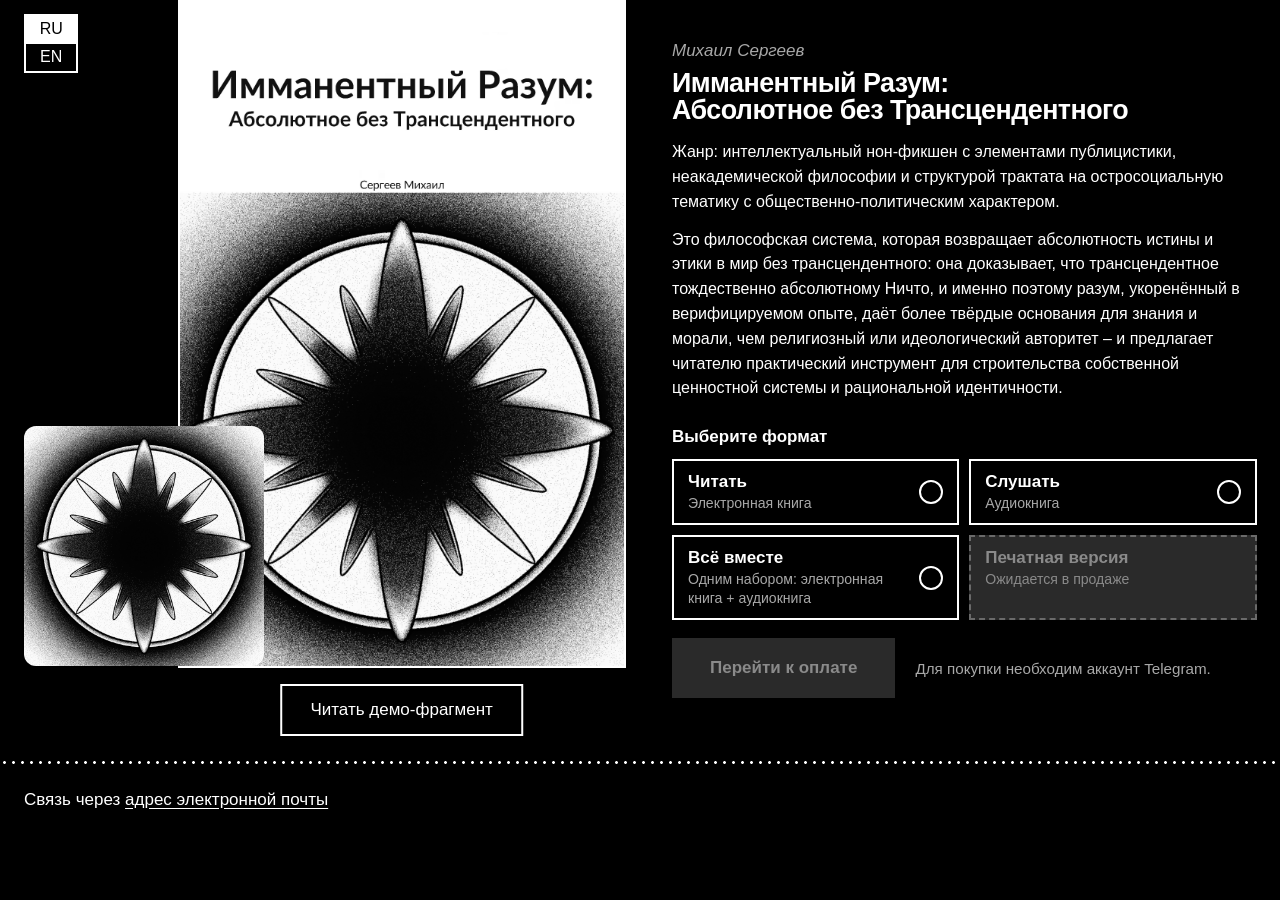
==== index.html @ 1b305bf9 "Update index.html" ====
<!DOCTYPE html>
<html lang="ru">
<head>
<meta charset="utf-8">
<meta name="viewport" content="width=device-width, initial-scale=1">
<!-- Google Tag Manager -->
<script>(function(w,d,s,l,i){w[l]=w[l]||[];w[l].push({'gtm.start':
new Date().getTime(),event:'gtm.js'});var f=d.getElementsByTagName(s)[0],
j=d.createElement(s),dl=l!='dataLayer'?'&l='+l:'';j.async=true;j.src=
'https://www.googletagmanager.com/gtm.js?id='+i+dl;f.parentNode.insertBefore(j,f);
})(window,document,'script','dataLayer','GTM-NVMM97PM');</script>
<!-- End Google Tag Manager -->
<meta name="google-site-verification" content="ZVPYeabHMF1izkVcOJiwMl5HogajHnooVywPi7a2qLU" />
<title>Имманентный Разум: Абсолютное без Трансцендентного — Михаил Сергеев</title>
<meta name="description" content="Философская система, которая возвращает абсолютность истины и этики в мир без трансцендентного. Электронная книга и аудиокнига — Михаил Сергеев.">
<meta name="author" content="Михаил Сергеев">
<meta name="robots" content="index, follow, max-image-preview:large">
<meta name="theme-color" content="#000000">
<link rel="canonical" href="https://4b5-1n7.github.io/book/">
<link rel="alternate" hreflang="ru" href="https://4b5-1n7.github.io/book/">
<link rel="alternate" hreflang="en" href="https://4b5-1n7.github.io/book/en/">
<link rel="alternate" hreflang="x-default" href="https://4b5-1n7.github.io/book/">
<!-- Яндекс Вебмастер: раскомментируйте и вставьте свой код:
<meta name="yandex-verification" content="КОД_ЯНДЕКС">
-->
<link rel="icon" href="favicon.ico" sizes="any">
<link rel="icon" type="image/png" sizes="32x32" href="favicon-32.png">
<link rel="icon" type="image/png" sizes="192x192" href="favicon-192.png">
<link rel="apple-touch-icon" href="apple-touch-icon.png">
<link rel="manifest" href="site.webmanifest">
<link rel="stylesheet" href="style.css">
<script type="application/ld+json">{"@context": "https://schema.org", "@graph": [{"@type": "WebSite", "@id": "https://4b5-1n7.github.io/book/#website", "url": "https://4b5-1n7.github.io/book/", "name": "Имманентный Разум: Абсолютное без Трансцендентного", "inLanguage": "ru"}, {"@type": "Person", "@id": "https://4b5-1n7.github.io/book/#author", "name": "Михаил Сергеев"}, {"@type": "Book", "@id": "https://4b5-1n7.github.io/book/#book", "url": "https://4b5-1n7.github.io/book/", "name": "Имманентный Разум: Абсолютное без Трансцендентного", "author": {"@id": "https://4b5-1n7.github.io/book/#author"}, "inLanguage": "ru", "description": "Философская система, которая возвращает абсолютность истины и этики в мир без трансцендентного. Электронная книга и аудиокнига — Михаил Сергеев.", "image": "https://4b5-1n7.github.io/book/cover-audio.jpg", "workExample": [{"@type": "Book", "bookFormat": "https://schema.org/EBook", "name": "Имманентный Разум: Абсолютное без Трансцендентного (Электронная книга)", "inLanguage": "ru", "author": {"@id": "https://4b5-1n7.github.io/book/#author"}}, {"@type": "Book", "bookFormat": "https://schema.org/AudiobookFormat", "name": "Имманентный Разум: Абсолютное без Трансцендентного (Аудиокнига)", "inLanguage": "ru", "author": {"@id": "https://4b5-1n7.github.io/book/#author"}}]}]}</script>
</head>
<body>
<!-- Google Tag Manager (noscript) -->
<noscript><iframe src="https://www.googletagmanager.com/ns.html?id=GTM-NVMM97PM"
height="0" width="0" style="display:none;visibility:hidden"></iframe></noscript>
<!-- End Google Tag Manager (noscript) -->
<header><nav class="lang" aria-label="Language"><a href="index.html" hreflang="ru" lang="ru" aria-current="page">RU</a><a href="en/index.html" hreflang="en" lang="en">EN</a></nav></header>
<main>
<section class="hero">
  <div class="left">
    <div id="covers" data-plan="both">
      <img id="cAudio" src="cover-audio.jpg" alt="Имманентный Разум: Абсолютное без Трансцендентного (Аудиокнига)">
      <img id="cEbook" src="cover-ebook-ru.jpg" alt="Имманентный Разум: Абсолютное без Трансцендентного (Электронная книга)" fetchpriority="high" onerror="this.onerror=null;this.src='cover-audio.jpg'">
    </div>
    <button class="peek" id="peek" type="button" aria-haspopup="dialog">Читать демо-фрагмент</button>
  </div>
  <div class="right">
    <p class="author">Михаил Сергеев</p>
    <h1>Имманентный Разум:<br>Абсолютное без Трансцендентного</h1>
    <div class="desc"><p>Жанр: интеллектуальный нон-фикшен с элементами публицистики, неакадемической философии и структурой трактата на остросоциальную тематику с общественно-политическим характером.</p><p>Это философская система, которая возвращает абсолютность истины и этики в мир без трансцендентного: она доказывает, что трансцендентное тождественно абсолютному Ничто, и именно поэтому разум, укоренённый в верифицируемом опыте, даёт более твёрдые основания для знания и морали, чем религиозный или идеологический авторитет – и предлагает читателю практический инструмент для строительства собственной ценностной системы и рациональной идентичности.</p></div>
    <fieldset>
      <legend><h2>Выберите формат</h2></legend>
      <label class="opt"><input type="checkbox" id="fRead"><span><b>Читать</b><small>Электронная книга</small></span></label>
      <label class="opt"><input type="checkbox" id="fListen"><span><b>Слушать</b><small>Аудиокнига</small></span></label>
      <label class="opt"><input type="checkbox" id="fBoth"><span><b>Всё вместе</b><small>Одним набором: электронная книга + аудиокнига</small></span></label>
      <div class="opt soon" aria-disabled="true"><span><b>Печатная версия</b><small>Ожидается в продаже</small></span></div>
    </fieldset>
    <div class="buyrow">
      <a class="buy" id="buy" target="_blank" rel="noopener nofollow" aria-disabled="true" data-read="https://web.tribute.tg/p/HSg" data-listen="https://web.tribute.tg/p/HSj" data-both="https://web.tribute.tg/p/HSn" title="Для покупки необходим аккаунт Telegram.">Перейти к оплате</a>
      <p class="tg">Для покупки необходим аккаунт Telegram.</p>
      <noscript><p class="tg"><a href="https://web.tribute.tg/p/HSg">Читать</a> · <a href="https://web.tribute.tg/p/HSj">Слушать</a> · <a href="https://web.tribute.tg/p/HSn">Всё вместе</a></p></noscript>
    </div>
  </div>
</section>
<dialog id="excerpt" aria-labelledby="exTitle">
  <div class="dlg-head"><h2 id="exTitle">Фрагмент книги «Имманентный Разум»</h2><button class="close" id="close" type="button">Закрыть</button></div>
  <div class="dlg-body"><p class="note">Половина вводной главы</p><div class="text">
<h3 class="ch">0. Введение</h3>
<p>Во введении будут рассмотрены общая методология, философские концепции с разной степенью дефектности, обоснование применения синтетического эклектизма, разбор диктаторских стимулов к воздействию на уязвимости разума, а также оправданность применения насилия в кризисном положении.</p>
<p>Методология работы носит эклектический характер, так как сочетает аналитическую и континентальную методологии, рационалистическую и эмпирико-натуралистическую эпистемологические стратегии. Использованы операционные методы (абстрагирование, идеализация и концептуализация, интерпретация, метод теста на противоречия и перформативного противоречия, критический метод, постструктуралистская деконструкция), аналитические процедуры (концептуальный анализ, декомпозиционный анализ, интроспективный анализ), логико-аргументативные инструменты (дедукция, индукция, сравнение, анализ и синтез), а также вспомогательные эвристические и моделирующие инструменты (метод визуализации, трансформирование, комбинирование, моделирование, мысленный эксперимент, регулятивное сомнение, апелляция к здравому смыслу).</p>
<p>Для комфортного погружения зафиксируем базовые координаты. Имманентное – материальное и познаваемое, способное тем или иным способом стать чувственным опытом и эмпирикой, а также внутреннее содержание сущего как оно есть. Трансцендентное – не только лежащее за пределами чувственного опыта, но и за пределами единственного мира, его природы, а также принципиально непознаваемое, духовное, мистическое и в рамках работы тождественное Ничто. Всё, что есть (существует) в мире, – имманентное, а то, чего в нём нет (ничто), – трансцендентное. Ввиду обилия терминологии при необходимости лучше воспользоваться сразу несколькими энциклопедическими источниками, в том числе философской энциклопедией, например «Новой философской энциклопедией» [1]. Философский анализ в книге сменяется резкой публицистикой, иногда с элементами патетики. Это создаёт своего рода контрастную, динамическую, отрезвляющую партитуру, которую познавательно и интересно читать.</p>
<p>Каждый человек не хотел бы быть запутанным и обманутым другим человеком, особенно нарочно. Причина такого желания кроется в простой ответственности. Ответственность, которую каждый дееспособный человек имеет, рационально осознаваема и даже понятна интуитивно. Эта ответственность порождает человеческую двунаправленность: ответственность по отношению к собственному «Я» и по отношению ко всему, что во «Вне». Ответственность по отношению к себе характеризуется через осознание необходимости (или ненадобности) и сознательный выбор (или отказ от такого выбора) самоидентичности, морали, нормативной этики, ментальной психотерапии (для исправления того, что внутри), аксиологических ценностей и совокупного образа жизни, а также отношения ко всему, что исходит из Вне. Ответственность по отношению к окружающему более категорична и описательна, в ней практически нет места для сознательного свободного выбора. Она сводится к осознанию тех закономерных последствий, к которым приводят любые действия, влияющие на окружающих людей и общество, природу и экологию, информацию и предметы. При заблуждении в каком-то аспекте можно сделать неправильные выводы, а порой, когда в основе лежит неверная информация, ошибка неизбежна. Это может быть не так страшно, когда заблуждения касаются не очень важных вещей, но нередко они задевают фундаментальную опору личности. Зачастую заблуждения возникают не из-за несовершенства мышления, а намеренно имплантируются внутрь человеческого сознания, что способно подорвать его ментальное состояние или причинить вред его окружению.</p>
<p>Из стремления быть максимально объективным, не подверженным вредному внешнему воздействию, из осознания собственной ответственности следует необходимость критически анализировать и выявлять несовершенства некоторых популярных философских концепций. В особенности тех, что продвигаются в массовом сознании диктаторской идеологией, догматичной религией или просто позицией личности авторитарного типа. Важно также выявлять нарративы, направленные против свободомыслия, отвергающие размышления и ущемляющие людей с принципиальной позицией, на основе которой и формулировалось это произведение. Вспомним некоторые концепции и разберёмся в их изъянах в порядке от наиболее применимых, прикладных и полезных к совсем уж бесполезным и даже вредным для человеческого разума.</p>
<h4 class="ch">0.1. Антагонистические позиции</h4>
<p>Известно множество концепций с разной степенью мракобесия. Здесь не стоит задача дать обзор всем им, но необходимо перечислить основные идеи и подчеркнуть их пользу или вред. Уместнее всего начать с более приемлемых концепций, вроде позитивизма, и постепенно продвигаться к антагонистичным им мистическим и теологическим позициям. Существуют и по большей части нейтральные концепции, но акцентировать на них внимание мы не будем. Разобрать в той или иной степени сомнительные позиции необходимо, чтобы лучше понимать их уловки, не попасть в их ловушки и не зайти с ними в логический тупик.</p>
<p>Позитивизм – подход, популярный среди исследователей эпистемологии, особенно в ситуациях, когда наука сталкивается с внепредметными философскими требованиями. Например, при настойчивом призыве приостановить научную деятельность до тех пор, пока не будет дан ответ на неразрешённый метафизический вопрос. В подобной обстановке неудивительно, что многие учёные склоняются к позитивистскому взгляду, воспринимая всю метафизику как бессмысленную. Однако как последовательная философская позиция позитивизм оказывается во многом вредным или ограниченным. Во-первых, метафизика не сводится к одному направлению, и существует множество метафизических концепций, некоторые из них обладают внутренней логикой, опираются на здравый смысл и представляют значимую часть философии, стремящейся ответить на многие фундаментальные вопросы человеческого разума. Во-вторых, отказ от метафизики нередко выглядит как своеобразная заплатка – временное уклонение от проблемы, отказ от осмысления, что можно расценивать как форму интеллектуального эскапизма или даже обскурантизма. В-третьих, позитивизм, отвергая метафизику, не предлагает взамен полноценной альтернативы для осмысления фундаментальных вопросов, которую дают метафизические концепции [2].</p>
<p>Отдельная проблема – то, как позитивизм критикует религию. Эта критика зачастую формальна или поверхностна, не стремится к конструктивному философскому диалогу, а ограничивается лишь указанием на логическую несостоятельность. Такая позиция ведёт к поляризации мышления: формируются два противоборствующих лагеря, один из которых лишён заинтересованности в поиске метафизических концепций, которые были бы объективно полезны человеку как в понимании своего Я, так и в осмыслении внешнего мира.</p>
<p>Тем не менее позитивизм опирается на целый ряд фундаментальных установок. Он исходит из идеи, что истина едина, объективна и поддаётся верификации. Истину можно выявить через проверяемые методы, соответствующие критериям научного познания, а наивысшей формой её выражения считается научный консенсус, основанный на интерсубъективной эмпирике. Позитивизм, как правило, эмпирически монистичен и материалистичен [3]. Если трансцендентное для него бессмысленно, то в рамках данной книги оно <em>бессущностно</em>, с чего и начнётся первая глава.</p>
<p>Под <em>бессущностным</em> понимается антоним к слову сущее, так же, как Ничто противоположно Бытию. Даже позитивисты, строго говоря, не признают существования абсолютной истины – напротив, они отрицают её как метафизическую категорию. Истина для них – то, что подтверждается наблюдением и опытом в настоящем и может измениться при появлении новых данных.</p>
<p>Позиция автора во многом близка к позитивистской, но с тем важным отличием, что автор признаёт эвристическую и концептуальную полезность философских методов и метафизических ответов. В частности, позитивизм недооценивает значение метафизики экзистенциализма, особенно в формировании Я-концепции. Последняя – не простая функция, обусловленная только внешними детерминистическими и стохастическими факторами. Напротив, каждое Я формируется под влиянием множества факторов, как обусловленных, так и произвольных, включая интеллектуальные акты самоопределения и размышления о рациональном выборе. Таким образом, субъект – сложная структура со свободой воли, осуществляющая самоидентификацию и выбор, несводимые к детерминированным и стохастическим предпосылкам.</p>
<p>Именно в акте рационального размышления и осознанного выбора раскрывается подлинная природа субъективной реальности, она оказывается одновременно недетерминированной и нестохастической. Процессы разума несводимы ни к генетической предзаданности, ни к биохимической случайности. Более того, совокупное влияние этих факторов не способно полностью охватить все возможные сценарии развития в силу чувствительности к исходным условиям даже в детерминированных системах. Разум и свобода субъекта приобретают в экзистенциальной метафизике непреходящее онтологическое значение. Поскольку детерминизм и индетерминизм не описывают реальность в полной мере, требуется какое-то дополнительное, промежуточное понятие.</p>
<p>Постмодернизм тесно связан с последствиями так называемого лингвистического поворота. Он решительно отвергает существование объективной природной реальности, универсальной истины, а также универсальность разума и логики. Тем более постмодернизм не признаёт каких-либо абсолютов в философском или мировоззренческом смысле. Такой ход рассуждений приводит представителей этого направления к выводу, что научное познание и его картина мира не ближе к истине, чем представления, основанные на сверхъестественной или паранормальной мистике, включая эзотерику, колдовство, шаманизм, астрологию и прочие формы иррационального восприятия. Подобный релятивизм, очевидно, противостоит трезвому и разумному взгляду на мир и, кроме того, способен навредить как человеку, так и обществу в целом. Скепсис по отношению к технооптимизму действительно частично оправдан, особенно в аспекте темпов технологических изменений и их неравномерности. Однако это не означает принципиальной невозможности улучшения качества жизни человека и общественного устройства через разумное применение науки и технологий [4].</p>
<p>К метанарративам, в рамках которых маргинализируются альтернативные взгляды, мнения и дискурсы, постмодернисты относятся крайне негативно, считая их инструментами на службе у тоталитаризма. При этом парадоксальным образом в рамках некоторых постмодернистских течений продвигаются идеи, близкие к неомарксизму, в том числе с их собственными универсальными посылами. Однако на практике куда более продуктивным здесь оказывается рационально-казуистический подход. Он предлагает не оценивать нарративы по принадлежности к тем или иным идеологиям, а анализировать наличие или отсутствие системных механизмов подавления мнений, сдерживания плюрализма и свободы суждений. Важно, чтобы участники дискурса стремились к предметному, корректному и добросовестному размышлению, а не к риторическим манипуляциям и уловкам. В отличие от позитивизма, постмодернизм не отрицает метафизику – напротив, допускает её как один из возможных дискурсов. В этой связи важным вкладом постмодернистской мысли становится инструмент деконструкции, разработанный Жаком Деррида.</p>
<p>Неудивительно, что такой подход постмодернистов сравнивают с релятивизмом, восходящим к античным софистам и частично к скептицизму, также утверждающему, что объективной истины не существует. Здесь наблюдается отказ от преемственности в развитии знания и смещение акцента в сторону субъективных условий познания. Любое уточнение и совершенствование знания трактуется как доказательство его изначальной неистинности, что в конечном счёте ведёт к светскому агностицизму. Релятивисты как бы заявляют: «У каждого своя правда», потому что любое знание признаётся недостоверным [5]. Абсолютизация казуистического подхода, условности и субъективности в конечном счёте приводит к тому, что жертву уравнивают с агрессором. Из-за размытия твёрдой и безотносительной позиции исчезают виновные и преступники, а любое решение правовой системы, суда или институциональной инстанции представляется заведомо несправедливым и ошибочным. Такое мышление не только формирует субъективизм, но и может стать идеологическим основанием для оправдания вседозволенности, волюнтаризма, культа насилия, права сильного, консеквенциализма и макиавеллизма. Псевдомистики, опирающиеся на постмодернистский подход, навязывают проблему квалиа как тайну панпсихизма (полипсихизма), намеренно лишённую рационального объяснения. В ход идут софистические спекуляции, основанные на абсурдном бесконечном метарегрессе. Однако эта проблема объясняется как раз рационально – не как онтологическая тайна, а как эпистемологическая сложность в рамках онтологического монистического физикализма и эпистемологически антиредукционистского натурализма.</p>
<p>Другое направление в теории познания, противостоящее рационализму и схожее некоторыми чертами с релятивизмом, – сенсуализм. Он гласит: «Нет ничего в разуме, чего не было бы в чувствах», а главной формой достоверного познания признаёт ощущения, восприятия и представления, поскольку именно в них сосредоточена вся деятельность сознания и из них выводится мышление [6]. Хотя источник этого знания – объективный внешний мир, сенсуализм тяготеет к субъективизму, отвергая возможность познания мира как такового, и делает вывод о целостном познании, которое исходит из внутренних состояний сознания и преобразуется ими. У сенсуализма есть полезная интерпретация, например имматериализм: «Быть – значит быть воспринимаемым». Сенсуалистский подход также лучше позволяет проникнуться эмпатией – без навязчивой проекции. Таким образом, делается упор на имманентность знания: оно может быть истинным, но сами ощущения и опыт не гарантируют его объективности. В сочетании с радикальным скептицизмом, солипсизмом и наивным эмпиризмом сенсуализм способен стать основанием антинаучной или антиинтеллектуальной позиции [7]. Такой подход заменяет размышление догматическим изоляционизмом или когнитивным нигилизмом: «Ты своими глазами это видел? Нет? Пока сам не увижу – не поверю!».</p>
<p>Идеализм – первое упомянутое, прямо обозначенное этим термином в данной главе философское учение, полностью признающее Абсолют как универсальный разум. При этом идеализм активно использует понятие трансцендентного – идеального духовного начала, высшего замысла и высшего разума. Идеализм – понятие широкое и многогранное; он бывает различным по формам, но для нужд данного анализа будет рассматриваться обобщённо, с акцентом на религиозный идеализм. Идеализму свойственно использовать абстрактные, эфемерные и спекулятивные формы выражения, поскольку они позволяют замаскировать отсутствие здравого смысла за философской бутафорией. Идеалисты не соотносят Абсолют с материей, напротив – они утверждают её вторичность по отношению к сознанию, духу, идее. Иногда, по их мнению, материальная реальность – всего лишь продукт мышления. Поэтому эмпирика чувственно воспринимаемого материального мира считается ненадёжным источником знания: подлинная реальность, согласно идеализму, может быть постигнута лишь через внутреннее созерцание. Объективный идеализм Георга Вильгельма Фридриха Гегеля, в котором надличностный разум порождает весь мир, и трансцендентальный идеализм Иммануила Канта различаются прежде всего в вопросе о достижимости абсолютного познания. Согласно Канту, абсолютное познание недостижимо, потому что сознание способно воспринимать только феномены, а не сам ноумен [8–9]. У Гегеля же абсолютное познание осуществляется через движение духа и диалектику противоречий. Одержимость идеей и стремление к её реализации могут становиться основой для консеквенциализма, а в сочетании с релятивизмом – оборачиваться макиавеллизмом, при котором субъективно идеальная цель превращается в культ, а жертвы на пути к ней – человеческие жизни, свобода, благоразумие и любой другой ущерб – перестают иметь значение. Кроме того, идеализм может провоцировать у человека формирование сверхценной идеи-фикс, которая иногда перерастает в личностные расстройства параноидного или шизоидного типа, а в более тяжёлых случаях – в психопатологическое состояние, характерное для шизофрении и аффективных психозов.</p>
<p>Абсолютный (жёсткий) детерминизм – концепция, согласно которой всё, включая человеческие действия, мысли и решения, предопределено предшествующими причинами и законами природы. В рамках этой теории свобода воли представляется невозможной, поскольку любое решение человека – лишь следствие предыдущих факторов, а не результат подлинно свободного выбора. Такой подход немедленно порождает опасные последствия: отказ от собственной субъектности, утрата мотивации к моральному выбору, фанатичный фатализм, исчезновение чувства ответственности, а также склонность к восприятию реальности как матрицы – предопределённой системы, за которую отвечает не человек, а некий высший создатель. Обесценивание личного опыта свободы действия и переживания через его объявление иллюзорным и сведение к слепой причинности без пространства для воли ведёт к редукционизму и игнорированию субъективной реальности. Отрицание моральной ответственности разрушает механизмы морали, основы права и социальной справедливости. Между тем способность человека к моделированию альтернативных сценариев будущего, прогнозированию последствий и осознанному выбору предпочтительного варианта с последующей рефлексией предполагает наличие значимого уровня свободы. Современная наука подтверждает, что, кроме детерминированных факторов, существует и стохастический вклад, как и утверждает позиция индетерминизма [10]. Согласно теории хаоса, даже при наличии начальных условий предсказание точного результата становится невозможным, а значит, вопрос о свободе воли не может решаться однозначно. Возможны различные сценарии, в том числе и из-за стохастических процессов. Сумма детерминированных (физиология, наследственность, социальное окружение, структура мозга, внешние причинные связи) и стохастических (квантовые флуктуации, биохимические реакции, нейронная активность, шум в системах) факторов не исчерпывает всей полноты наблюдаемой реальности. В живом мире всегда остаётся пространство для вероятностно обоснованного рационального поведения в ответ на стимул – поведенческого, смыслового, личностного, когнитивного. Именно здесь реализуется возможность выбора, то есть проявление свободы воли. Реальность допускает множественность исходов и потому соответствует не строгому детерминизму, а концепции <em>интердетерминированной</em> компатибилистской свободы, о чём повествуется подробнее в конце третьей главы.</p>
<p>Абсурдизм, нигилизм и их сочетания утверждают, что мир лишён изначального, абсолютного смысла. Они отвергают как божественную сущность, так и мораль, прогресс, универсальные ценности, идеалы и нормы. Эти системы взглядов акцентируют внимание на чувстве пустоты и внутреннем конфликте между стремлением к смыслу и его отсутствием. Реакции на такой радикальный отказ различны. Они ранжируются от принятия абсурда и жизни вопреки ему до пассивной апатии, безразличия и саморазрушения. Однако абсурдизм и нигилизм по-разному трактуют мораль и ценность жизни: в абсурдизме жизнь может сохранять ценность сама по себе – как акт сопротивления и утверждение свободы, в нигилизме же мораль отрицается полностью, а жизнь, как и всё остальное, теряет всякий смысл и значимость [11].</p>
<p>Из этих позиций, в некотором смешении с экзистенциализмом, можно охарактеризовать ещё одно вредное течение – анархо-нигилизм, или хаотичный анархизм. Он не приемлет никакой внешней власти – государственной, религиозной, экономической или моральной – и отрицает само пребывание под ней. Идея коллектива здесь расценивается как насилие над личностью, а свободная воля, по этой логике, может проявляться только в условиях хаоса – системы без порядка, что, по мнению сторонников этого подхода, и соответствует истинной природе бытия [12]. Подобное мышление, разумеется, также отказывается от универсальных и абсолютных норм: любые представления о добре и зле объявляются лишь конструктами, навязанными властью. В этом заметна близость к постмодернизму. Экзистенциальный подход, в свою очередь, ориентируется на формирование индивидуальных ценностей, исходящих из личного опыта, интуиции и чувства свободы, при осознании их условности, пустоты и преходящей природы, с приоритетом акта действия – воли, импульса, поступка. Так, экзистенциализм может сочетаться со свободой воли и без детерминизма, хаотичного анархизма или нигилизма.</p>
<p>Приоритет удовольствия и всевозможного утилитарного избегания страданий – ключевая телеологическая установка гедонистического эгоцентризма. Эту установку в несколько иной форме разделяет и параллельная философская позиция – эвдемонизм, в котором удовольствие выступает составной частью счастья, а не самоцелью [13]. Несмотря на полезную ориентацию на автономную этику, гедонистический эгоцентризм обычно отвергает как абсолютную, так и универсальную мораль. Сведение всего к субъективному комфорту и идее уникальности каждой личности приводит к противоречию, например, с правовой системой, где субъекты равны, а их интерпретации состязательны. Сам факт преступления предполагает наличие должного – правильного поведения, универсального и обязательного для всех без исключения, а не уникально определяемого по желанию субъекта. Мотивы преступника могут быть учтены, но они, как правило, не оправдывают объективно совершённое деяние. Другие полезные, но не сакральные ценности эгоистичного гедонизма – это свобода бытия, любовь, природа, эстетика и красота. Эти ценности одновременно субъективны, интерсубъективны и утилитарны, и игнорирование этой многослойности – ошибка гедонистического эгоцентризма. Без должного рационализма такая этическая установка легко скатывается в хаос произвола желаний: чревоугодие, зависимость, алчность, консьюмеризм [14].</p>
<p>Инсинуация солипсизма крайне близка к субъективному идеализму. Это инфантильная и синкретическая позиция, отягощённая эгоцентризмом и элементами магического мышления. Это настолько примитивная и интуитивно понятная концепция, что человек способен усваивать её задолго до формирования речи и даже до прямохождения: для младенца исчезновение объекта из поля зрения равнозначно исчезновению самого объекта [15]. Именно поэтому ребёнок искренне реагирует и удивляется, когда взрослый прячет лицо и снова показывается (ку-ку, или peek-a-boo). В мире младенца человек как бы исчезает и появляется в зависимости от его прямого наблюдения. Солипсизм культивирует в человеке чувство исключительности и иллюзию превосходства над всем окружающим. Эта установка способна породить любые философские отклонения: от постмодернизма до сенсуализма, от релятивистской морали до утверждения о существовании абсолютной морали, от эмпиризма до мистицизма, от атеистического экзистенциализма до панпсихизма (полипсихизма) и теологии, даже до гипотезы симуляции. Однако одно остаётся неизменным: солипсизм никогда не ведёт к материализму, экстернализму, универсальной морали и признанию объективной или абсолютной истины.</p>
<p>В дихотомии приоритета между приемлемостью пути и самой целью утилитарный консеквенциализм отдаёт предпочтение результату (консеквенту). Такая позиция оправдывает достижение даже самых возвышенных, идеалистических, сакральных или универсальных целей средствами, унижающими человеческое достоинство, жестокостью и насилием. Это особенно ярко проявляется в абсурдных мысленных экспериментах вроде сценария с тикающей бомбой, где пытки и насилие выставляются допустимыми во имя большего блага. Однако эмпирические исследования эффективности таких методов, включая применение пыток, указывают на их несостоятельность как с точки зрения получения надёжной информации, так и с точки зрения моральной целесообразности [16]. Более того, зло, представленное как рационально необходимое, легко становится заразительным оправданием, способным дегуманизировать жертву и освободить палача от ответственности. Консеквенциализм в таком виде – это моральная ловушка, где средства постепенно стирают любые границы, превращаясь в самоцель. Один из антагонистов консеквенциализма – этика добродетели, акцентирующая внимание не на результате, а на нравственном облике субъекта. Она строится на внутренней мотивации, альтруизме, милосердии, филантропии. Но даже эта система уязвима: её могут использовать беспринципные приспособленцы или карьеристы, имитируя добродетель ради достижения собственных целей. Оптимальным компромиссом между крайностями выступает деонтология. Она ориентируется на сам поступок как на объект моральной оценки, независимо от результата, руководствуясь золотым правилом или категорическим императивом, и способна совмещаться с утилитарными или прагматическими представлениями. Это этика долга, закреплённая в кантианском принципе: действуй так, чтобы максима твоей воли могла стать всеобщим законом природы. Она опирается на свободу воли, персональную ответственность и универсальные нормы. Именно деонтология способна охватывать все элементы морального акта – намерение, поведение и следствие – как единую систему. Судебная практика опирается на деонтологические основания: в случае непреднамеренного вреда признаётся и учитывается отсутствие злого умысла. Здесь этическая оценка поведения кроме результата учитывает и мотивацию. А значит, именно деонтологический подход способен стать устойчивой формулой справедливости без разрушения какого-либо элемента морального акта.</p>
<p>Структурный близнец утилитарного консеквенциализма на практике – макиавеллизм, идеология, оправдывающая удержание и расширение власти любой ценой. Он питается цинизмом, коварством, вероломством, культом грубой силы и презрением к морали. Всё, что укрепляет власть, дозволено, а всё, что мешает, подлежит устранению. Макиавеллизм требует покорности, стремится подавить волю другого, а мораль рассматривает как слабость, которую можно использовать, но не исповедовать. Характерный для макиавеллизма рационализм легко уступает место волюнтаризму, если того требует цель. Макиавелли критиковал папство и не был излишне религиозен, оставаясь при этом приверженцем патриотических воззрений [17]. Хаос, анархия и аморализм его политического реализма были вызваны крахом традиционных и архаичных устоев в эпоху Ренессанса и Реформации, а также утратой твёрдой опоры в виде традиционной морали. Идеализм в такой системе не отрицается полностью – он подчиняется задаче манипуляции, выступая инструментом политтехнологий, идеологического внушения и массового контроля. Сакральные образы, идеи жертвы и высшего блага превращаются в оболочку, удобную для эксплуатации доверия и уязвимости граждан ради более удобного управления. Утилитарный консеквенциализм, в свою очередь, допускает самопожертвование как приемлемое средство для достижения цели. Макиавеллизм идёт дальше, он не просто оправдывает жертвы, а требует их. Он возводит готовность к самопожертвованию в добродетель, но исключительно в контексте лояльности правителю или идеологии. История XX века даёт массу примеров того, как политическая практика макиавеллизма в союзе с утилитарным консеквенциализмом и национализмом выстраивала тоталитарные режимы. Эксплуатация национального мифа, дискриминации и синдрома осаждённой крепости стала удобным инструментом для сплочения населения вокруг вождя, милитаризации общественного сознания, оправдания репрессий, террора, развязывания и ведения захватнических, агрессивных войн. Подобная политическая алхимия позволяет стереть грань между добром и злом, навязать обществу образ врага как метафизической, трансцендентной угрозы.</p>
<p>Историк, политолог и социолог Майкл Манн справедливо указывает на трансцендентность как на отличительную черту фашизма: как идеология третьего пути она призвана вывести человека за пределы обычного опыта, заместив его мифом, страстью, псевдосвященной миссией [18].</p>
<p>Тотальная индоктринация, абсолютная догматизация через наносные, навязанные идеологемы и постулаты, часто сопровождаемые отрицанием субъектности человека – один из наиболее действенных инструментов влияния на личность авторитарного типа. Особенно эффективной она становится в сочетании с патриотической риторикой, конформизмом, коллаборационизмом, традиционализмом и авторитарными установками или их комбинацией, сочетающей перечисленное. В условиях страха, нестабильности и пропагандистского давления восприимчивость к подобному воздействию стремительно возрастает. Разные исследования по-разному оценивают долю людей с выраженным авторитарным типом личности. Одно бесспорно – это статистически значимая группа даже в открытом и свободном обществе [19]. Диктатура, особенно в закрытом традиционалистском сообществе, стремится расширить свою кормовую базу за счёт продуцирования таких личностей, которые склонны к подчинению диктату вождя, ритуалам, традициям и окружающим нравам. Для остальных же создаются условия, при которых фашизация личности становится путём наименьшего сопротивления – персональным движением или менее заметным дрейфом по шкале фашизма (F-scale) [20]. В созданных условиях индивид постепенно принимает авторитарные убеждения: упомянутый консеквенциализм, потворство насилию, оправдание агрессии, допустимость разрушительности, приемлемость проявления силы. Растёт предвзятость, укореняются стереотипы, суеверия и приметы, а твёрдое и жёсткое властвование, деструктивность и озабоченность усиливают мачизм и гомофобию. Характерным становится феномен антиинтероцепции – игнорирование сигналов тела и подавление внутренней чувствительности. Это сопровождается эффектом ложного консенсуса и его проекцией, при котором собственные предрассудки, установки, мысли, характер, страхи и другие чувства переносятся на других и принимаются за их мотивы, намерения, способ познания, уровень размышления и даже стиль интуитивного понимания собеседника [21]. Такой способ восприятия мира сближается с солипсизмом – формой абсолютного субъективизма, субъективного идеализма, а также с особыми формами сенсуализма и постмодернистского релятивизма. Эффекты ложного консенсуса и подмена тезиса (соломенное чучело) здесь нередко возникают не как намеренные манипулятивные приёмы, а как искреннее, но ошибочное продолжение субъективной логики личности авторитарного типа. Авторитарная личность часто просто неспособна распознать иной способ мышления, кроме собственного, и потому автоматически проецирует на других свою слепую покорность чужой воле, имеющей над ней силу или власть. Такой заражённый человек не сопротивляется и сдаётся без боя, после чего воплощает чужую волю хозяина, паразитные ценности. Он – жертва, превращённая в исполнителя. Эта жертва очень вредна для людей, и она никогда не бывает добровольной, потому что заражена неосознанно, подобно вирусному заражению (живого организма или компьютера). Застрявшего в трясине этого болота может вытянуть здоровый внешний спаситель, подсказывая, на что можно опереться, чтобы выползти, не утонуть и не потопить тех, кто рядом. Но заколдованный всеми силами будет стараться отбиться от своего спасения, ведь он уже не различает своего и навязанного, не мыслит, а повторяет, не спорит, а защищается. Он отказывается от диалога, не задаёт вопросов, предпочитая домысливать за собеседника, так как проще выдумать, чем разговаривать, спрашивать и разбираться, обдумывать и понимать. Каждый аргумент он воспринимает не как предложение к размышлению, а как угрозу стабильности. Разговор с авторитарной личностью превращается в бегство от сути, в переключении внимания с логики целого на мелочи, удобные для нападок. Другая отличительная черта нарочно запутанного человека – в диалоге он не может сделать окончательное утверждение, а референс к своей реплике или её цитирование всегда воспринимает как неполное, неправильное или ложное. Раскрытие темы разговора тогда воспринимается как нежелательное и неинтересное – фокус переводится с логики и целостной темы на точечное утверждение. Не стоит путать этот эффект с другим приёмом перевода стрелок, известным как ватэбаутизм (англ. whataboutism; пер. «а что насчёт»). Такие личности склонны отрицать субъектность и самоидентичность других. Они неспособны признать в собеседнике равного и мыслящего, потому что сами отказались от осознанного мышления. Они заражены навязанными властью паразитическими, обслуживающими интересы хозяина или макиавеллиста чужими убеждениями, которые на самом деле противоречат их человеческим ценностям. Таких можно назвать запутанными, заколдованными, одурманенными, а можно – зомби или манкуртами.</p>
<p>…Он никогда не помышлял о бегстве. Для любого рабовладельца самое страшное – восстание раба. Каждый раб потенциально мятежник. Манкурт был единственным в своём роде исключением – ему в корне чужды были побуждения к бунту, неповиновению. Он не ведал таких страстей. И поэтому не было необходимости стеречь его, держать охрану и тем более подозревать в тайных замыслах. Манкурт, как собака, признавал только своих хозяев. С другими он не вступал в общение. Все его помыслы сводились к утолению чрева. Других забот он не знал. Зато порученное дело исполнял слепо, усердно, неуклонно…</p>
<p class="attr"><em>– Чингиз Айтматов. «И дольше века длится день», 1980 г.</em></p>
<p>Согласно роману Чингиза Айтматова «И дольше века длится день», образ манкурта – это метафора человека, лишённого памяти, связей, родства, ценностей и воли. Он – рабское создание, полностью подчинённое хозяину и не помнящее ничего из прошлого, из родства, то есть человек без своей идеи, без собственных убеждений, без всякого понятия о добре и зле [22]. Таков конечный результат идеального авторитарного воздействия. Ведь именно отказ от всех форм родства, в том числе генеалогического, культивировался среди населения в период советского красного террора, при репрессиях по статьям об измене родине, шпионаже, контрреволюционной или антисоветской деятельности и по другим статьям для так называемых врагов народа. Утверждалось, что родственные отношения безусловно являются абсолютно доверительными и взаимно информирующими именно в политическом и личностном плане, и феномен беспамятства родства проявлялся буквально. Манкурт – это не просто идеальный исполнитель, это человек, утративший способность к внутреннему сопротивлению. У него нет собственных взглядов и суверенной позиции, потому что он забыл, как их формировать, исходя из своих жизненных ценностей и сознательных конструктивных размышлений. Он лоялен, конформен, безопасен и покорён своему хозяину. Именно таким людям чужды побуждения к сопротивлению, борьбе, протесту, бунту или неповиновению, они боятся скопления людей и организованности. Идеальный раб не интересуется ни общественной, ни гражданской, ни социальной жизнью, ему безразличен ближний. Его заботит только собственное чрево консьюмеризма – удовлетворение бытовых или базовых потребностей. Всё это приводит лишь к крайней степени их эксплуатации и угнетения хозяином, на радость которому они добровольно сдаются, что в некоторой степени является аллегорией на нынешнее время.</p>
<blockquote>
<p><em>Те</em>, кто готов пожертвовать существенной свободой ради временной безопасности, не заслуживают ни свободы, ни безопасности.</p>
<p>Orig.: «<em>Those who would give up essential Liberty, to purchase a little temporary Safety, deserve neither Liberty nor Safety</em>».</p>
</blockquote>
<p class="attr"><em>Бенджамин Франклин – в широко известной формулировке письма 1755 года,<br />
написанном от имени Ассамблеи Пенсильвании губернатору</em></p>
<p>Развитие в человеке не только авторитарных черт, но и признаков так называемой тёмной триады – макиавеллизма, нарциссизма и психопатии (а в случае тёмной тетрады ещё и садизма) – напрямую служит интересам властвующего над ним. Хотя в той или иной степени эти тёмные аспекты присутствуют в каждом человеке, диктатура вместо того, чтобы приглушать и нивелировать их проявления, напротив, массово, имплицитно и опосредованно поощряет их развитие и закрепление в каждом индивиде. Это осуществляется через культурные коды, пропаганду, модели поведения, социальные нормы, формируя удобного, предсказуемого, послушного и удобоваримого ей подданного. Властвующий диктатор, обладая ярко выраженной макиавеллистской чертой, действует в полном соответствии с утилитарным консеквенциализмом (радикальный агентно-относительный консеквенциализм), где цель оправдывает средства [23]. Однако даже с позиций самого консеквенциализма подобную антисоциальную стратегию нельзя считать моральной: вред, повсеместно причиняемый обществу, разрушение доверия, рост страданий и общее снижение уровня благополучия делают итоговую цель порочной, какой бы объективной или легитимной она ни была [24]. Стратегии авторитаризма в любом случае идут вразрез с общественным благом и базовыми моральными нормами, их нельзя оправдать даже утилитарно. Деструктивный эффект неизбежен как по итогу достижения любой цели, так и в процессе её целесообразной реализации. Власть, основанная на культивировании зла и невежества, не способна принести добро и прогресс – она лишь распространяет страдание и закрепляет его в системе.</p>
<p>Диалектическая логика, оперирующая неопределёнными и плавающими понятиями, нередко приобретает характер софизма, в котором утверждается, будто противоречия являются движущей силой развития. Это развитие предполагается как целенаправленное и ведущее к высшему состоянию, по сути, осуществляющееся через снятие противоречий между тезисом и антитезисом посредством синтеза. Однако подобное утверждение – не более чем метафизическая догма, основанная на безапелляционном допущении и магическом мышлении. В рамках научного подхода такая непроверяемая конструкция не обладает ни фальсифицируемостью, ни верифицируемостью, ни предсказательной силой, ни научной ценностью [25]. Тем не менее ограниченное применение подобной логики допустимо в условиях, где система сформирована из исходных данных, частично или полностью противоречащих друг другу и находящихся в состоянии логического конфликта, когда они игнорируют или взаимоисключают друг друга. В таких случаях, когда каждая из противоречивых частей представляется сопоставимо вероятной, необходимо изучить каждую из них. Однако ключевым остаётся то, что ни один из тезисов не обязан быть истинным – каждый может оказаться ложным. К такому подходу особенно охотно прибегают в демагогии и пропаганде, где задача – не сообщить достоверную информацию с верифицируемыми данными, а создать у слушателя ощущение абсолютной неопределённости и хаоса. Вместо одного фальсифицируемого утверждения на слушателя обрушивается водопад интерпретаций, спекуляций, вопросов без ответов, недоказуемых гипотез, конспирологических теорий и невероятных сценариев.</p>
<p>Обскурантизм может проявляться в различных формах: в интеллектуальной лени, сознательной аргументативной изоляции, псевдодискуссии, сопровождаемой игнорированием, обесцениванием и непоследовательностью промежуточных логических результатов (контрольных точек, или чекпоинтов). Другой формой может быть эпистемическая глухота, исключающая восприятие логических доводов и объяснений. Она может сочетаться с мракобесием, приправленным элементами эгоцентризма, солипсизма, релятивизма, постмодернизма и субъективного идеализма или субъективизма – мировоззренческой установки, при которой человек произвольно определяет критерии чужого или неприемлемого опыта, отгораживаясь от него эмоциональной реакцией вместо рационального анализа. Также она может выражаться в форме наивного эмпиризма, казуистического или избирательного скептицизма, когнитивного изоляционизма и бытового агностицизма. Корни подобных установок могут прорастать из конформизма, болезненно острого восприятия общественного мнения, мнительной и маниакальной обеспокоенности чужой оценкой (о себе) и стремления к внешнему одобрению, в том числе из-за нарциссической уязвимости, зависимости от аффилиации и подчинения личности социуму. Дополнительно их распространению могут способствовать антинаучная позиция, искусственное формирование и поддержание информационного пузыря, социальная поляризация, отсутствие культуры спора и приемлемого уровня дискуссии, а усилению – конспирологическое и магическое мышление, антиинтеллектуальные предпочтения, феномен спирали молчания и группового мышления, включая так называемый парадокс Абилина.</p>
<p>Готтентотская мораль, основанная на двойных стандартах и лицемерии, и гетерономная этика на первый взгляд кажутся разнородными явлениями. Однако на практике макиавеллист использует их вместе как инструменты манипуляции [26]. Готтентотская мораль служит оправданием ксенофобии и воинственности: «Пусть у меня сгорит хата, лишь бы у соседа сдохла корова»; «Не беда, что своя погибла, – плохо, что соседская жива»; «Пусть у меня корова сдохнет, лишь бы у соседа сдохли две»; «Добро – украсть у чужого корову, но ни в коем случае – у своего, это зло». Эти установки иллюстрируют нравственный релятивизм и примитивную логику враг-друг, свой-чужой, которая не допускает универсальных моральных принципов. Человек, исповедующий гетерономную этику, придерживается морали, навязанной извне. В условиях циничного общества с доминирующими двойными стандартами он невольно впитывает этот нарратив, заимствуя общественные нравы как свою нравственность. Его поведение становится конъюнктурным, зависящим от внешней среды, подобно флюгеру, подстраивающемуся под ветер обстоятельств. Гетерономная мораль не предполагает рационального осмысления и критического подхода, но многократно повторяет транслируемую извне пропагандистскую повестку, со временем закрепляя её в сознании как норму. В условиях, где господствует новояз, формируемый одновременно властным принуждением и пассивным попустительским согласием общества, прямое высказывание становится невозможным. Коммуникация вынужденно переходит в иносказательную форму по типу эзопова языка, что замедляет и осложняет передачу смысла, снижая её качество, эффективность, конструктивность и ясность. Цинизм двоемыслия позволяет человеку надевать и снимать воображаемую моральную маску, скрывая под ней подлинное отношение как к себе, так и к другим. Эта бутафория и ширма, навязанная конформными нормами, сконструированными властью, укрепляет моральный релятивизм и делает индивида уязвимым для внешнего влияния. Избежать этой двойственности и уязвимости возможно лишь через следование автономной этике – этике, основанной на универсальных, абсолютных и непротиворечивых моральных принципах. Такая мораль открыта для критики, рационального осмысления, совместного обсуждения, в том числе в публичной дискуссии, и ориентирована как на внутренние ценностные убеждения, так и на общественное благо.</p>
<p>Трансцендентальный холизм утверждает, что познание объекта в его целостности невозможно: ни совокупность частей, ни анализ компонентов не приблизят к абсолютной истине, якобы заложенной в недоступном трансцендентном замысле. Само требование познать трансцендентное делает любую претензию на объективное знание по определению несостоятельной. Истина, согласно этому подходу, существует не в доступных аспектах бытия, а только в неделимом целостном континууме, который можно лишь интуитивно уловить, но невозможно логически или эмпирически верифицировать [27]. Из этого следует, что любой аналитический подход якобы обречён на ложность, а познание через разложение на элементы провозглашается заведомо ошибочным. Более того, в этой парадигме субъект не просто наблюдатель, но часть целого или творение по образу и подобию Бога, а значит, также не подлежит объективной критике как независимый исследователь. Схожее, противостоящее эмпиризму течение – религиозный трансцендентализм, который провозглашает возможность подлинного познания исключительно через высшее откровение, духовную веру и богословие. Мораль в такой системе предписана Божественным законом, а церковь – её земной выразитель и единственный объективный интерпретатор. Свобода воли индивида сводится к примитивному бинарному выбору: либо спасение через праведную покорность, либо грехопадение через любое отклонение. Теология предпочитает мимикрировать под научное учение, маскируясь под объективное знание, отсюда и нелепые титулы вроде доктора богословия. Однако это лишь имитация и фикция, а настоящая научная дисциплина – религиоведение, достаточно узкая междисциплинарная область науки, которая не отождествляется с верой. То же относится и к философии религии, которая исследует религиозные феномены, а не подтверждает догматы. Все теологические дисциплины, собираемые под зонтичным термином теология, – это внутренние, замкнутые в себе церковные практики. Ортодоксальная и официально-церковная теология отвергает внешнюю критику, избегает коммуникации и дискуссии, живёт в условиях аргументативной изоляции. Такой отказ от диалога, критического мышления и открытости ведёт к архаике, пещерной дремучести, мракобесию, дикарству и варварству. Особенно это становится опасным, когда сами члены таких организаций перестают воспринимать друг друга как субъектов: они не спорят, не сомневаются, не ищут истины, а лишь повторяют одни и те же догмы. Особое место в теологии занимает эсхатология – учение о конце света, жизни после смерти и так называемых последних вещах. Этот набор мифов идеально подходит диктатуре: он сладостно усыпляет критическое мышление жителей, потакает гордыне и тщеславию, насаждает иллюзию избранности. Именно здесь возникают такие идеологемы, как богоизбранный народ, с нами Бог, народ-мессия, народ-победитель, святая земля, святая страна, священная война, мученическая жертва, праведный гнев и так далее. Эсхатологическое сознание при необходимости легко трансформируется в ритуализированную пропаганду национального превосходства, сакрализацию насилия и самоотречения. На индивидуальном уровне эсхатология культивирует презрение к земной жизни. Она объявляет её неважной, второстепенной, переоценённой, даже иллюзорной. Главное – жизнь в Боге и для Бога. А значит, человеческое счастье, качество жизни, свобода и развитие – не цель, а помеха. Ведь страшнее всего для человека – смерть духовная, или, переводя на светский язык, жизнь атеистическая. Самопожертвование, смерть ради веры, презрение к телесному и мирскому – вот высшие ценности. В этом кроется гремучая смесь исключительного величия и некрофилии в эсхатологии. Она представляет собой культ смерти и мёртвых, обёрнутый в риторику добродетели.</p>
<p>В том же русле следуют и прочие трансцендентные учения. Креационизм основывается на фанатичной вере в существование Творца и его замысел. Гностицизм – на принципиально возможном гнозисе, то есть личном опыте познания Бога, доступном тем, кто следует духовному пути к просветлению. Смежные доктрины, такие как фидеизм, открыто отказываются от рациональности, логики и эмпирики, провозглашая веру единственным источником истины. К этому же ряду относится неовитализм – учение о некой нематериальной жизненной силе или духовной энергии, не сводимой к науке. Неофинализм утверждает, что в природе и жизни есть изначальный замысел, а некая высшая духовная сущность придаёт им смысл, цель и целесообразность. Ответственность за всё происходящее, согласно этой идее, лежит на этом высшем разуме, а человек должен просто следовать его воле. Такая установка полностью устраняет автономию человеческой воли и морали, подчиняя индивида предполагаемым инструкциям, изложенным извне в высшем откровении. Неофинализм реализует телеологический подход, исключающий случайный фактор и вероятностную природу процессов. Он, как и неовитализм, противостоит редукционизму, но не в гносеологическом смысле (как отстаивание множества методов познания), а в онтологическом: неофинализм не столько объясняет реальность, сколько подгоняет её под заранее заданную интуитивную модель и рационализирует эту интуицию [28–32]. Эти концепции ближе к мистическому холизму, чем к научному антиредукционизму. Их цель не в познании, а в оправдании желанного и интуитивно принятого целостного мироустройства.</p>
<p>Обособленно от церковных направлений стоят иные трансцендентные течения. Спиритуализм – это вера в реальность загробной жизни, существование духовного мира и возможность общения с духами умерших через медиумов и спиритические сеансы. Мистицизм утверждает, что познание Абсолюта, Бога или Универсума возможно не рационально, а через трансрациональное или иррациональное переживание, эмоциональное единение, личностное слияние или интуитивное постижение. В основе этого подхода лежат эмоции, интуиция и вера в существование абсолютной реальности и абсолютной истины [33]. Эзотерика представляет собой совокупность имплицитных тайн и учений, закрытых от несведущих простолюдинов и доступных лишь посвящённым – тем, кто якобы способен воспринимать реальность особым способом через психодуховные практики. Сюда относят оккультизм, алхимию, астрологию и различные синкретические доктрины, претендующие на откровение неких сокровенных истин мироздания. Знания, полученные в рамках эзотерического опыта, крайне субъективны, лишены проверяемости, системности и научной методологии. Поэтому эзотерика с полным основанием считается псевдонаукой [34]. Можно было бы ошибочно принять основную идею данной работы за разновидность, близкую к мистицизму, поскольку она также оперирует абсолютными понятиями. Однако принципиальное отличие заключается в следующем: большинство мистических течений, не утруждая себя доводами, утверждают принципиальную постижимость трансцендентного, тогда как в данной книге прямо признаётся его бессущностность и невозможность познания. Следовательно, допустимы только два варианта: либо мистицизм имеет дело с имманентным, ошибочно называя его трансцендентным, либо тезис о познании трансцендентного ложен.</p>
<p>Наиболее мейнстримное трансцендентное течение сегодня – панпсихизм (полипсихизм). Это представление о всеобщей одушевлённости природы. Согласно ему, материя обладает зачаточным сознанием, а сознание в целом рассматривается как её фундаментальное свойство, дополненное концепцией квалиа [35]. Наряду с этим активно выступают псевдомистики: экстрасенсы, маги и прочие паранормальные адепты внефизического духа, чистого бытия или абсолютного сознания, которые утверждают, что субъективный опыт существует вне природы. Однако при этом они не объясняют, где именно это внеприродное бытие существует, как оно работает и почему его невозможно проверить в условиях контролируемого эксперимента. Ни то ни другое не выходит за пределы красивых спекуляций, инсинуаций и утверждений, лишённых экспериментальной основы и не проверяемых на практике. Однако существуют и безвредные для разума философские, психологические или религиозные концепции, например пантеизм, деизм, пандеизм, эволюционный креационизм, эскапизм и многие другие.</p>
<p>Итак, рассмотрев различные философские направления от позитивизма до совокупности идей трансцендентализма, можно резюмировать суть их противостояния. Позитивизм полностью отвергает метафизику, признавая истину единой, объективной и верифицируемой. Постмодернизм, напротив, отрицает объективность и саму идею истины, объявляя её тоталитарным инструментом подавления, угнетения и лжи, подрывающим плюрализм. Релятивизм идёт дальше, расщепляя истину уже не до метанарративов и дискурсов, а до каждого персонального и субъективного взгляда, лишённого универсальности. В своей радикальной форме сенсуализм сливается с когнитивным нигилизмом и отказывается признавать любой другой субъективный опыт, кроме своего собственного. Идеализм ограниченно полезен, например, в стремлении к совершенству и тривиальном значении перфекционизма. Однако, несмотря на сохранение понятия абсолютного, он не соотносит абсолютное с материей, утверждая, что реальность – лишь продукт мышления. Тем самым отрицается объективная истина, даже если признаётся абсолютная. Идеализм также сохраняет и продвигает трансцендентное. Детерминизм хорошо подходит для анализа причинно-следственных связей, логики и связанной с ними интуиции, но может подрывать свободу воли, указывая на её иллюзорность, что ведёт к фатализму, снижает личную ответственность, осознанность, склонность к рефлексии и усиливает пассивность, конформизм и редукционизм. Абсурдизм и нигилизм вместе с отрицанием трансцендентного и абсолютного отрицают и мораль, а также саму идею прогресса. Анархизм, схожий с ними по тону, оставляет свободу только в состоянии хаоса, противопоставляя себя компатибилизму (совместимость детерминизма и свободы), пытающемуся согласовать свободу воли с причинной необходимостью. Гедонистический эгоцентризм, в отличие от эвдемонизма, ведёт к многочисленным негативным последствиям для социума вследствие отказа от равноправия субъектов и игнорирования уровня счастья вне себя. Солипсизм вовсе отказывает в реальности всему, что находится вне субъективного Я. Утилитарный консеквенциализм может быть ограниченно эффективен и полезен, однако его склонность к парадоксам и моральным коллизиям делает его уязвимым для инструментализации в рамках тоталитарных режимов. В отличие от него, деонтология базируется на моральных обязанностях, независимых от последствий. Идеологическая индоктринация и диктат догм формируют условия, при которых личность теряет автономию, движется к авторитарному мышлению, приобретает и развивает черты тёмной тетрады (макиавеллизма, нарциссизма, психопатии, садизма). Всё это работает в интересах коварных и подлых властвующих структур, а не индивида или общества. Диалектический подход оперирует нефальсифицируемыми переходами и допускает подмену формально-логического противоречия диалектическим. По сути, диалектика совмещает элементы софизма и магического мышления, поскольку допускает логические противоречия и веру в неизбежное высшее состояние через синтез. Обскурантизм из-за естественного стремления сохранить энергию обрекает сознание на изоляцию в пузыре манямирка, на отрыв от знания и просвещения, потерю связи с реальностью, регресс и стагнацию. Готтентотская мораль держится на лицемерии и цинизме для сохранения контакта с реальностью, а гетерономная этика формирует подчинённую и покорную личность, отучает от критического мышления, что идеально подходит для эксплуатации и контроля со стороны угнетателя. Трансцендентальный холизм делает постижение принципиально ограниченным, а достижение объективной предельной истины невозможным, утверждая, что без доступа к трансцендентному познание любых частей всегда будет неполным. Его логика приводит к отказу от объективного знания. Наконец, прочие трансцендентные (спиритуализм, мистицизм, эзотерика, панпсихизм, полипсихизм) и теологические направления (эсхатология, фидеизм, неовитализм, неофинализм) противоречат рационализму наиболее радикально: вместо аргументации предлагается дихотомия в форме принятия или непринятия сакрального высшего знания, подавляется свободомыслие, поощряется самопожертвование, а сам культ приобретает черты зомби-секты и некротического культа. Все эти практики и убеждения находятся в прямом противоречии с рационализмом, ростом самосознания и утверждением личностных ценностей, одновременно облегчая эксплуатацию, манипуляции и контроль над сознанием для управления притеснителями подвластными в нужном им ключе.</p>
<p>После рассмотрения недостатков вредных позиций, их уловок и общей несостоятельности формируется понимание того, как можно обезопасить свою концепцию при её конструировании. Почему следует созидать системную композицию картины мира, мы рассмотрим в следующем параграфе.</p>
<h4 class="ch">0.2. Необходимость и особенность синтетического эклектизма</h4>
<p>Наука раздроблена на отдельные дисциплины, хотя границы между некоторыми предметами размыты. Формирование целостной научной картины мира требует совокупного сочетания всех отраслей знаний. В ряде философских традиций эклектизм принято считать признаком упадка или кризиса мысли. При этом и сама философия разделена на различные направления, из которых ключевыми можно считать онтологию, эпистемологию и этику. Формирование целостной философской системы из фрагментов тоже требует парадигмальной композиции и комплексного сочетания идей. Критики эклектизма могут путать его с синкретизмом. Синкретизм, как и составляющее его синкретическое мышление, соединяет разнородные и противоречащие друг другу положения без их взаимодействия, а также без принципов, методологии, оснований, проработки и целостного синтеза. Эклектизм, напротив, интерактивно и основательно сочетает положения, анализирует и элиминирует противоречия, созидательно синтезируя из них новую, непротиворечивую форму принципов. Открытие и подтверждение теории всего в физике непременно будут считаться беспрецедентным шагом в развитии науки. Однако, когда речь заходит о прогрессе в философии, аналогичный шаг или даже его попытка воспринимается некоторыми строго негативно. Противники прогресса и конкуренции способны мимикрировать под тот или иной конструктивный дискурс ради саботажа и диверсий в своих интересах. Инфантильный синкретизм успешно отделяется от синтетического эклектизма. Формулирование и представление синтетического эклектизма в книге обусловлены несколькими основными причинами:</p>
<p class="num">1. Уникальность предлагаемого взгляда;</p>
<p class="num">2. Органичное совмещение парадигм с избавлением от их противоречий, а также изъянов, недостатков и уязвимостей;</p>
<p class="num">3. Сопротивление навязыванию наносных ложных ценностей свободомыслящему, но подвластному диктату человеку, помощь в его освобождении через разумное самосознание посредством мышления.</p>
<p>Серьёзной ошибкой является демонстративное игнорирование философии и метафизики со стороны значительной части учёных и выдающихся научных просветителей, последовательно придерживающихся околопозитивистских взглядов. Это пренебрежение нередко распространяется и на религиозную тематику: отказ от внимания к религиозным суждениям и даже от поверхностного знакомства с религиоведением. Между тем даже ограниченное знакомство с религиозными верованиями, законами и догматикой способно значительно расширить представление о разнообразии когнитивных форм и эпистемологических стратегий познания. Кроме того, знание религиозных норм позволяет распознать лицемерие одних их носителей, а в случае необходимости – напомнить им, кем они себя позиционируют для окружающих. Это также помогает лучше понять искреннюю приверженность других, чьё поведение действительно соответствует исповедуемым убеждениям.</p>
<p>Серьёзной ошибкой также является отказ от понятия абсолюта со стороны ряда философских направлений, в особенности экзистенциализма и физикализма. Постметафизика, к примеру, утверждает недостижимость абсолюта и отрицает само существование абсолютных истин. Это подрывает основу для сколько-нибудь универсального знания и делает невозможным формирование цельной картины бытия. Несмотря на своё первоначально религиозное и трансцендентное происхождение, понятие абсолюта со временем было секуляризовано и приобрело значимость в логике, математике, естественных науках и философии. Оно стало допустимым и даже необходимым элементом теоретического аппарата для описания универсалий, предельных категорий и гносеологических ориентиров. Во избежание путаницы, под абсолютными понятиями в контексте этого произведения не подразумевается значение синонимичное Абсолюту. Абсолют – отдельное понятие, тождественное высшей духовной сущности (Богу). Написание абсолюта со строчной буквы указывает на секуляризованный, логико-математический смысл абсолютного понятия.</p>
<p>В философии Канта присутствует идея абсолютного разума, которую можно кратко сформулировать как способность разума, направленного к безусловному, постигать вещи сами по себе, то есть формировать о них за пределами чувственного опыта регулятивные идеи, направляющие познание (без претензии на конститутивное знание о них), и конструировать трансцендентные идеи в качестве регулятивных принципов (направляющих разум к безусловному). Выработка регулятивных принципов в любой системе знаний, в том числе в философии, невозможна без систематической самокритики, которая необходима для выявления неточностей, ошибок и заблуждений. Созвучная идея, раскрываемая в данной книге, напротив, противопоставляет абсолютность истины, морали, знания и разума всем трансцендентным концептам. Бессущностное Ничто может пониматься как абсолютное в смысле полной отрицательности бытия. Абсолютность уже вшита как базовая установка при упоминании Ничто, однако бывает нелишним явно подчеркнуть эту безусловность.</p>
<p>Вместо бессущностных проявлений Ничто, навязанных через религиозные или властные нарративы при помощи догм и диктата, читателю будет предложено размышление над философскими суждениями, но после предварительного осознания тех оснований, которые ранее использовались как аргументы против самого акта размышления. В третьей главе будет предложен комплексный взгляд на формы подчинения и закрепощения человеческого разума и рационального начала.</p>
<p>Если после ознакомления с принципами религиозного течения становится ясно, что его последователи, несмотря на признание своей морали гетерономной, тем не менее добровольно и субъективно соглашаются с данной системой нравственных установок, то это позволяет глубже понять их мотивацию, стимулы, границы поведения и потенциальные модели для прогнозирования их поступков. В случае противоречия между их действиями и принципами, с которыми они сами согласились, возникает возможность для аргументированной критики. Такая критика может привести либо к отказу от ранее принятых моральных норм и, как следствие, от принадлежности к религиозному течению, либо к пересмотру поведения в сторону их соблюдения и недопущения подобных нарушений впредь. Это недооценённый, но эффективный механизм, применимый как в развитии личностной осознанности своих ценностей и интересов, так и в межличностной коммуникации, формировании толерантности, ассертивности, преодолении поляризации, апатии и аполитичности. Более того, он способен сыграть важную роль в профилактике и предотвращении преступлений, способствуя осознанию личной ответственности за собственные деяния.</p>
<p>Можно реализовать подобный или аналогичный механизм и в светских условиях, используя деонтологический подход к публичной декларации собственных принципов. Такой социально-этический проект можно было бы реализовать в форме деонтологической декларации, отражающей индивидуальное аксиологическое кредо. Эта декларация могла бы стать инструментом построения нормативных рамок применимости принципа эквивалентности наказания, в том числе для реализации тезиса «Никакой свободы врагам свободы». Благодаря такому подходу стало бы возможным легитимное введение ограничений и специальных мер в отношении тех, кто считает себя превосходящим других, чьими правами можно поступиться, допускает произвольное применение силы, неспровоцированное насилие, декларирует безусловные привилегии перед другими и претендует на ангажированное правоприменение, исключение из всеобщего правового равенства без беспристрастного верховенства закона. Использование деонтологической декларации также позволило бы оценивать обоснованность и уместность таких ограничений и наказаний: если человек допускает определённую форму наказания или мер для других, он должен в первую очередь быть готов применить их к себе.</p>
<p>Философская деконструкция трансцендентного в данной концепции отчасти развивает линию Фридриха Ницше и при этом опирается на принципы эпистемологии Поппера, позитивизма и научного скептицизма [36–37]. Новый подход основывается на онтологическом отрицании заблуждений как несуществующих в имманентной и объективной реальности. В этом контексте Ничто трактуется как онтологический синоним лжи, поскольку любое заблуждение бессущностно, если оно не привело к последствиям в объективной действительности.</p>
<p>Уникальность подхода заключается в разрушении традиционной онтологической дихотомии между имманентным и трансцендентным при сохранении ценности имманентного и абсолютных понятий. Отвергаемая метафизика – это трансцендентное и все его производные (Бог, душа, эсхатология и пр.), поскольку они неотличимы от бессущностного Ничто. В то же время признаётся полезность метафизики на разных уровнях: на личностном – в форме экзистенциализма, на внешнем – как эпистемологический физикализм.</p>
<p>Без создания мощной философской концепции последовательность, целостность и ёмкость адекватного мировоззрения всегда будут в большей или меньшей степени уступать мракобесным маргинальным аналогам. Таким образом, возникает стойкая необходимость в создании синтетической и эклектичной концепции, которая честно и последовательно давала бы исчерпывающие ответы на фундаментальные философские вопросы, при этом отважно, твёрдо и бескомпромиссно противостояла бы тем учениям, которые частично или полностью направлены против её принципов. Особенно актуальным этот запрос становится при внешнем диктующем давлении, оказываемом через мифологизированные идеологемы, опирающиеся на комплексную философскую парадигму.</p>
  </div></div>
</dialog>
</main>
<div class="dots" aria-hidden="true"></div>
<footer>Связь через <a id="mail" href="mailto:4b5olute.1n7elligence@gmail.com">адрес электронной почты</a></footer>
<script src="script.js" defer></script>
</body>
</html>
---- style.css ----
@font-face{font-family:Lato;font-style:normal;font-weight:400;font-display:swap;src:url(fonts/lato-normal.woff2) format("woff2")}
@font-face{font-family:Lato;font-style:italic;font-weight:400;font-display:swap;src:url(fonts/lato-normal-italic.woff2) format("woff2")}
@font-face{font-family:Lato;font-style:normal;font-weight:700;font-display:swap;src:url(fonts/lato-bold.woff2) format("woff2")}
@font-face{font-family:Lato;font-style:italic;font-weight:700;font-display:swap;src:url(fonts/lato-bold-italic.woff2) format("woff2")}

:root{color-scheme:dark;--ink:#fff;--paper:#000;--mute:#a8a8a8;--grey:#2a2a2a;--font:Lato,"Helvetica Neue",Arial,sans-serif;
/* ===== НАСТРОЙКИ ОБЛОЖЕК ===== */
/* Высота обложки электронной книги. Сама тянется от верхней границы страницы до кнопки «демо-фрагмент».
   Можно задать вручную, например 700px */
--ebook-h:min(calc(100svh - 170px),52vw);
/* Обложка аудиокниги в наборе: доля от высоты обложки электронной книги (0.36 = 36%) */
--audio-both:.36;
/* Обложка аудиокниги, когда выбрана только она (доля от высоты обложки электронной книги) */
--audio-solo:.72;
/* Какая часть аудиообложки заходит на обложку электронной книги (0.35 = 35%) */
--audio-overlap:.35;
/* Смещение обложек: отрицательное число — левее, положительное — правее (например -8% или 6%) */
--covers-x:0%;
/* Отступ обложки аудиокниги от верхней границы, когда выбрана только она (в пикселях или %) */
--audio-top:50px;
/* Высота кнопки «демо-фрагмент» вместе с отступом над ней (нужна для центровки аудиообложки) */
--peek-block:70px;
--left-w:calc(var(--ebook-h)*(.6667 + var(--audio-both)*(1 - var(--audio-overlap))))}
@media (max-width:820px){:root{--ebook-h:min(calc((100vw - 48px)/.95),520px);--audio-top:0px}}

*{box-sizing:border-box}
body{margin:0;background:var(--paper);color:var(--ink);font:1.0625rem/1.65 var(--font)}
a{color:inherit;text-underline-offset:3px}
.dots{height:10px;background:radial-gradient(circle,var(--ink) 1.2px,transparent 1.6px) 0 0/9px 9px}

header{position:absolute;top:14px;left:24px;z-index:5}
.lang{display:flex;flex-direction:column}
.lang a{font-size:1rem;line-height:1.4;padding:2px 0;min-width:3.4em;text-align:center;border:2px solid var(--ink);background:var(--paper);color:var(--ink);text-decoration:none}
.lang a+a{margin-top:-2px}
.lang a[aria-current]{background:var(--ink);color:var(--paper)}
a:focus-visible,button:focus-visible{outline:3px solid var(--ink);outline-offset:3px}

main,footer{max-width:1600px;margin:0 auto;padding:0 24px}
.hero{display:grid;grid-template-columns:var(--left-w) minmax(0,1fr);gap:48px;align-items:center;padding:0 0 22px;min-height:calc(var(--ebook-h) + var(--peek-block) + 22px)}

.left{align-self:start;display:flex;flex-direction:column;align-items:flex-end;gap:18px;width:var(--left-w);transform:translateX(var(--covers-x))}
#covers{position:relative;width:100%;height:var(--ebook-h)}
#covers img{position:absolute;display:block}
#cEbook{right:0;top:0;height:100%;width:calc(var(--ebook-h)*2/3);object-fit:cover;box-shadow:0 0 0 2px var(--ink)}
#cAudio{left:0;bottom:0;z-index:1;width:calc(var(--ebook-h)*var(--audio-both));height:auto;border-radius:5%}
#covers[data-plan=read] #cAudio,#covers[data-plan=listen] #cEbook{display:none}
#covers[data-plan=listen]{height:calc(var(--ebook-h)*var(--audio-solo));margin-top:var(--audio-top)}
#covers[data-plan=listen] #cAudio{left:auto;right:0;bottom:auto;top:0;width:calc(var(--ebook-h)*var(--audio-solo))}
.peek{font:inherit;background:none;color:var(--ink);border:2px solid var(--ink);padding:10px 28px;cursor:pointer;margin-right:calc(var(--ebook-h)/3);transform:translateX(50%)}
.peek:hover{background:var(--ink);color:var(--paper)}

.right{container-type:inline-size}
.author{margin:0;color:var(--mute);font-style:italic}
h1{font-size:clamp(1.4rem,2.3vw,2.3rem);font-size:clamp(1.4rem,4.6cqw,2.3rem);line-height:1;font-weight:700;letter-spacing:-.02em;margin:.2em 0 .6em}
.desc{margin:0 0 22px;max-width:40em;font-size:1rem;line-height:1.55}
.desc p{margin:0 0 .8em}
.desc p:last-child{margin:0}
fieldset{border:0;margin:0 0 18px;padding:0;display:grid;grid-template-columns:1fr 1fr;gap:10px}
legend{padding:0;margin-bottom:8px;font-weight:700}
legend h2{font-size:inherit;line-height:inherit;font-weight:inherit;margin:0}
.opt{position:relative}
.opt input{position:absolute;opacity:0;inset:0;cursor:pointer;margin:0}
.opt span{position:relative;display:block;height:100%;padding:10px 54px 10px 14px;border:2px solid var(--ink);line-height:1.35}
.opt span::after{content:"";position:absolute;right:14px;top:50%;width:20px;height:20px;margin-top:-12px;border:2px solid currentColor;border-radius:50%}
.opt input:checked+span::before{content:"";position:absolute;right:20px;top:50%;width:12px;height:12px;margin-top:-6px;border-radius:50%;background:currentColor}
.opt small{display:block;font-size:.88rem;color:var(--mute)}
.opt input:checked+span{background:var(--ink);color:var(--paper)}
.opt input:checked+span small{color:#444}
.opt input:focus-visible+span{outline:3px solid var(--ink);outline-offset:3px}
.soon span{background:var(--grey);border:2px dashed #6a6a6a;color:#8a8a8a;cursor:not-allowed}
.soon span::after{display:none}
.soon small{color:#8a8a8a}
.buyrow{display:flex;align-items:center;gap:8px 20px;flex-wrap:wrap}
.buy{display:inline-block;background:var(--ink);color:var(--paper);padding:14px 36px;text-decoration:none;font-weight:700;border:2px solid var(--ink)}
.buy:hover{background:var(--paper);color:var(--ink)}
.buy[aria-disabled=true]{background:var(--grey);border-color:var(--grey);color:#8a8a8a;pointer-events:none}
.tg{margin:0;font-size:.95rem;color:var(--mute);max-width:22em}

dialog{width:min(720px,calc(100% - 32px));max-height:85vh;padding:0;border:2px solid var(--ink);background:var(--paper);color:var(--ink);font:inherit}
dialog::backdrop{background:rgba(0,0,0,.8)}
body:has(dialog[open]){overflow:hidden}
.dlg-head{position:sticky;top:0;display:flex;justify-content:space-between;align-items:center;gap:16px;padding:14px 24px;background:var(--paper);border-bottom:2px solid var(--ink)}
.dlg-head h2{font-size:1.3rem;font-weight:700;margin:0}
.dlg-body{padding:20px 24px 28px}
.note{color:var(--mute);font-style:italic;margin:0 0 20px}
.close{font:inherit;background:none;color:var(--ink);border:2px solid var(--ink);padding:4px 16px;cursor:pointer}
.close:hover{background:var(--ink);color:var(--paper)}
/* Текст демо-фрагмента: Times New Roman, 12,5 пт (не меньше 12 пт) */
.text{font-family:"Times New Roman",Times,"Liberation Serif",serif;font-size:12.5pt;line-height:1.6}
.text h3,.text h4{font-weight:700;text-align:center;line-height:1.25;margin:1.8em 0 .9em}
.text h3{font-size:16pt;margin-top:0}
.text h4{font-size:14pt}
.text p{margin:0;text-indent:1.5em;text-align:justify;hyphens:auto}
.text blockquote{margin:1em 2em}
.text blockquote p{text-indent:0}
.text .attr{text-indent:0;text-align:right;margin:.4em 0 1em}
.text .num{text-indent:0;margin-left:1.5em}

footer{padding-top:18px;padding-bottom:22px}
@media (max-width:820px){.hero{grid-template-columns:1fr;gap:32px;padding-top:88px;min-height:0}.left{justify-self:center}fieldset{grid-template-columns:1fr}}
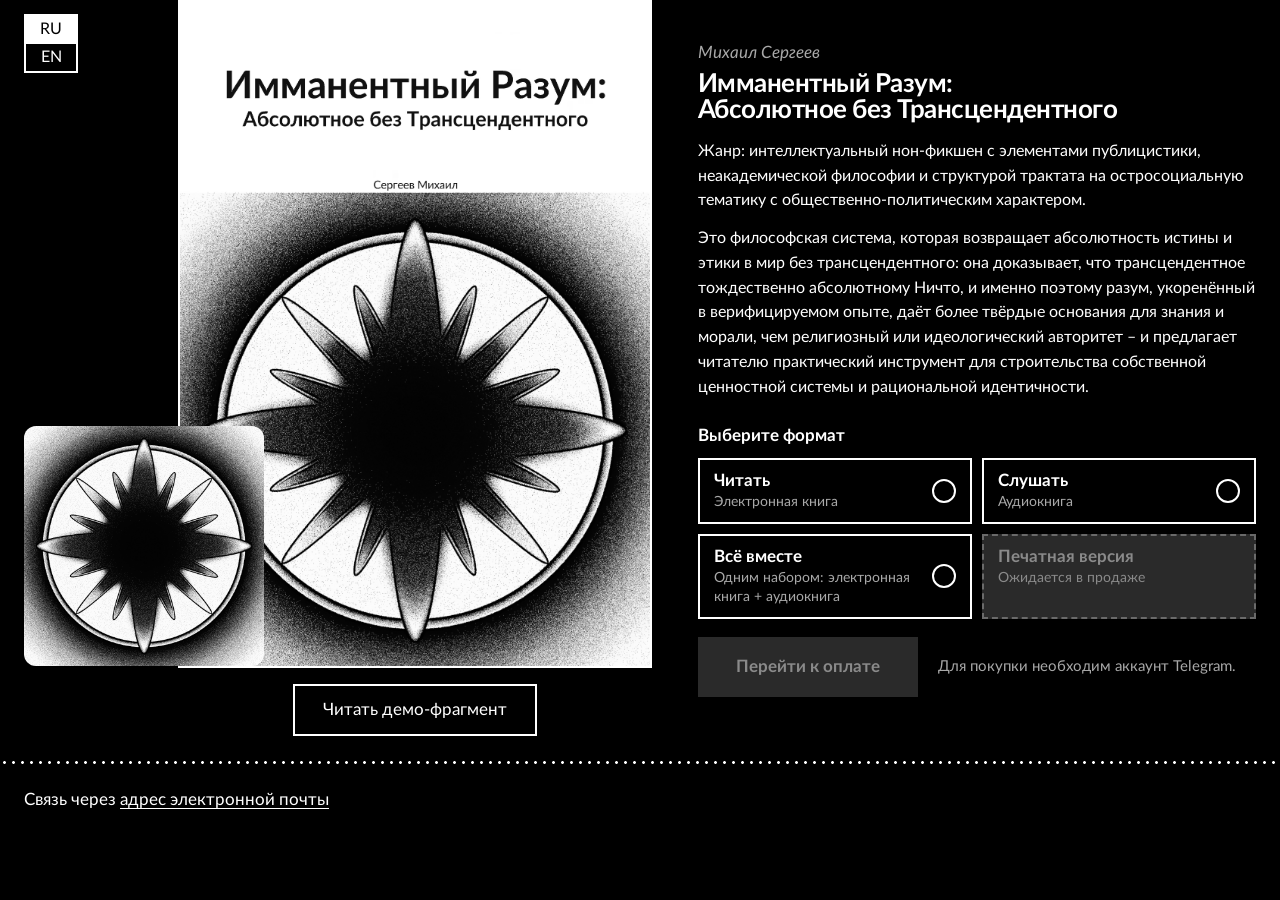
==== commit ca64e56d: "Add files via upload" ====
--- a/index.html
+++ b/index.html
@@ -11,8 +11,8 @@
 })(window,document,'script','dataLayer','GTM-NVMM97PM');</script>
 <!-- End Google Tag Manager -->
 <meta name="google-site-verification" content="ZVPYeabHMF1izkVcOJiwMl5HogajHnooVywPi7a2qLU" />
-<title>Имманентный Разум: Абсолютное без Трансцендентного — Михаил Сергеев</title>
-<meta name="description" content="Философская система, которая возвращает абсолютность истины и этики в мир без трансцендентного. Электронная книга и аудиокнига — Михаил Сергеев.">
+<title>Имманентный Разум: Абсолютное без Трансцендентного — книга и аудиокнига</title>
+<meta name="description" content="«Имманентный Разум: Абсолютное без Трансцендентного» — философская система, возвращающая абсолютность истины и этики в мир без трансцендентного. Электронная книга, аудиокнига, бесплатный фрагмент.">
 <meta name="author" content="Михаил Сергеев">
 <meta name="robots" content="index, follow, max-image-preview:large">
 <meta name="theme-color" content="#000000">
@@ -29,14 +29,14 @@
 <link rel="apple-touch-icon" href="apple-touch-icon.png">
 <link rel="manifest" href="site.webmanifest">
 <link rel="stylesheet" href="style.css">
-<script type="application/ld+json">{"@context": "https://schema.org", "@graph": [{"@type": "WebSite", "@id": "https://4b5-1n7.github.io/book/#website", "url": "https://4b5-1n7.github.io/book/", "name": "Имманентный Разум: Абсолютное без Трансцендентного", "inLanguage": "ru"}, {"@type": "Person", "@id": "https://4b5-1n7.github.io/book/#author", "name": "Михаил Сергеев"}, {"@type": "Book", "@id": "https://4b5-1n7.github.io/book/#book", "url": "https://4b5-1n7.github.io/book/", "name": "Имманентный Разум: Абсолютное без Трансцендентного", "author": {"@id": "https://4b5-1n7.github.io/book/#author"}, "inLanguage": "ru", "description": "Философская система, которая возвращает абсолютность истины и этики в мир без трансцендентного. Электронная книга и аудиокнига — Михаил Сергеев.", "image": "https://4b5-1n7.github.io/book/cover-audio.jpg", "workExample": [{"@type": "Book", "bookFormat": "https://schema.org/EBook", "name": "Имманентный Разум: Абсолютное без Трансцендентного (Электронная книга)", "inLanguage": "ru", "author": {"@id": "https://4b5-1n7.github.io/book/#author"}}, {"@type": "Book", "bookFormat": "https://schema.org/AudiobookFormat", "name": "Имманентный Разум: Абсолютное без Трансцендентного (Аудиокнига)", "inLanguage": "ru", "author": {"@id": "https://4b5-1n7.github.io/book/#author"}}]}]}</script>
+<script type="application/ld+json">{"@context": "https://schema.org", "@graph": [{"@type": "WebSite", "@id": "https://4b5-1n7.github.io/book/#website", "url": "https://4b5-1n7.github.io/book/", "name": "Имманентный Разум: Абсолютное без Трансцендентного", "inLanguage": "ru"}, {"@type": "Person", "@id": "https://4b5-1n7.github.io/book/#author", "name": "Михаил Сергеев", "alternateName": "Сергеев Михаил"}, {"@type": "Book", "@id": "https://4b5-1n7.github.io/book/#book", "url": "https://4b5-1n7.github.io/book/", "name": "Имманентный Разум: Абсолютное без Трансцендентного", "author": {"@id": "https://4b5-1n7.github.io/book/#author"}, "inLanguage": "ru", "description": "«Имманентный Разум: Абсолютное без Трансцендентного» — философская система, возвращающая абсолютность истины и этики в мир без трансцендентного. Электронная книга, аудиокнига, бесплатный фрагмент.", "image": "https://4b5-1n7.github.io/book/cover-audio.jpg", "workExample": [{"@type": "Book", "bookFormat": "https://schema.org/EBook", "name": "Имманентный Разум: Абсолютное без Трансцендентного (Электронная книга)", "inLanguage": "ru", "author": {"@id": "https://4b5-1n7.github.io/book/#author"}}, {"@type": "Book", "bookFormat": "https://schema.org/AudiobookFormat", "name": "Имманентный Разум: Абсолютное без Трансцендентного (Аудиокнига)", "inLanguage": "ru", "author": {"@id": "https://4b5-1n7.github.io/book/#author"}}]}]}</script>
 </head>
 <body>
 <!-- Google Tag Manager (noscript) -->
 <noscript><iframe src="https://www.googletagmanager.com/ns.html?id=GTM-NVMM97PM"
 height="0" width="0" style="display:none;visibility:hidden"></iframe></noscript>
 <!-- End Google Tag Manager (noscript) -->
-<header><nav class="lang" aria-label="Language"><a href="index.html" hreflang="ru" lang="ru" aria-current="page">RU</a><a href="en/index.html" hreflang="en" lang="en">EN</a></nav></header>
+<header><nav class="lang" aria-label="Language"><a href="./" hreflang="ru" lang="ru" aria-current="page">RU</a><a href="en/" hreflang="en" lang="en">EN</a></nav></header>
 <main>
 <section class="hero">
   <div class="left">
--- a/style.css
+++ b/style.css
@@ -1,7 +1,7 @@
-@font-face{font-family:Lato;font-style:normal;font-weight:400;font-display:swap;src:url(fonts/lato-normal.woff2) format("woff2")}
-@font-face{font-family:Lato;font-style:italic;font-weight:400;font-display:swap;src:url(fonts/lato-normal-italic.woff2) format("woff2")}
-@font-face{font-family:Lato;font-style:normal;font-weight:700;font-display:swap;src:url(fonts/lato-bold.woff2) format("woff2")}
-@font-face{font-family:Lato;font-style:italic;font-weight:700;font-display:swap;src:url(fonts/lato-bold-italic.woff2) format("woff2")}
+@font-face{font-family:Lato;font-style:normal;font-weight:400;font-display:swap;src:url(lato-normal.woff2) format("woff2")}
+@font-face{font-family:Lato;font-style:italic;font-weight:400;font-display:swap;src:url(lato-normal-italic.woff2) format("woff2")}
+@font-face{font-family:Lato;font-style:normal;font-weight:700;font-display:swap;src:url(lato-bold.woff2) format("woff2")}
+@font-face{font-family:Lato;font-style:italic;font-weight:700;font-display:swap;src:url(lato-bold-italic.woff2) format("woff2")}
 
 :root{color-scheme:dark;--ink:#fff;--paper:#000;--mute:#a8a8a8;--grey:#2a2a2a;--font:Lato,"Helvetica Neue",Arial,sans-serif;
 /* ===== НАСТРОЙКИ ОБЛОЖЕК ===== */
@@ -20,7 +20,9 @@
 --audio-top:50px;
 /* Высота кнопки «демо-фрагмент» вместе с отступом над ней (нужна для центровки аудиообложки) */
 --peek-block:70px;
---left-w:calc(var(--ebook-h)*(.6667 + var(--audio-both)*(1 - var(--audio-overlap))))}
+/* Пропорции обложки электронной книги (ширина / высота): 0.7072 для листа А-формата, 0.6667 для 2:3 */
+--ebook-ratio:.7072;
+--left-w:calc(var(--ebook-h)*(var(--ebook-ratio) + var(--audio-both)*(1 - var(--audio-overlap))))}
 @media (max-width:820px){:root{--ebook-h:min(calc((100vw - 48px)/.95),520px);--audio-top:0px}}
 
 *{box-sizing:border-box}
@@ -41,12 +43,12 @@
 .left{align-self:start;display:flex;flex-direction:column;align-items:flex-end;gap:18px;width:var(--left-w);transform:translateX(var(--covers-x))}
 #covers{position:relative;width:100%;height:var(--ebook-h)}
 #covers img{position:absolute;display:block}
-#cEbook{right:0;top:0;height:100%;width:calc(var(--ebook-h)*2/3);object-fit:cover;box-shadow:0 0 0 2px var(--ink)}
+#cEbook{right:0;top:0;height:100%;width:calc(var(--ebook-h)*var(--ebook-ratio));object-fit:cover;box-shadow:0 0 0 2px var(--ink)}
 #cAudio{left:0;bottom:0;z-index:1;width:calc(var(--ebook-h)*var(--audio-both));height:auto;border-radius:5%}
 #covers[data-plan=read] #cAudio,#covers[data-plan=listen] #cEbook{display:none}
 #covers[data-plan=listen]{height:calc(var(--ebook-h)*var(--audio-solo));margin-top:var(--audio-top)}
 #covers[data-plan=listen] #cAudio{left:auto;right:0;bottom:auto;top:0;width:calc(var(--ebook-h)*var(--audio-solo))}
-.peek{font:inherit;background:none;color:var(--ink);border:2px solid var(--ink);padding:10px 28px;cursor:pointer;margin-right:calc(var(--ebook-h)/3);transform:translateX(50%)}
+.peek{font:inherit;background:none;color:var(--ink);border:2px solid var(--ink);padding:10px 28px;cursor:pointer;margin-right:calc(var(--ebook-h)*var(--ebook-ratio)/2);transform:translateX(50%)}
 .peek:hover{background:var(--ink);color:var(--paper)}
 
 .right{container-type:inline-size}
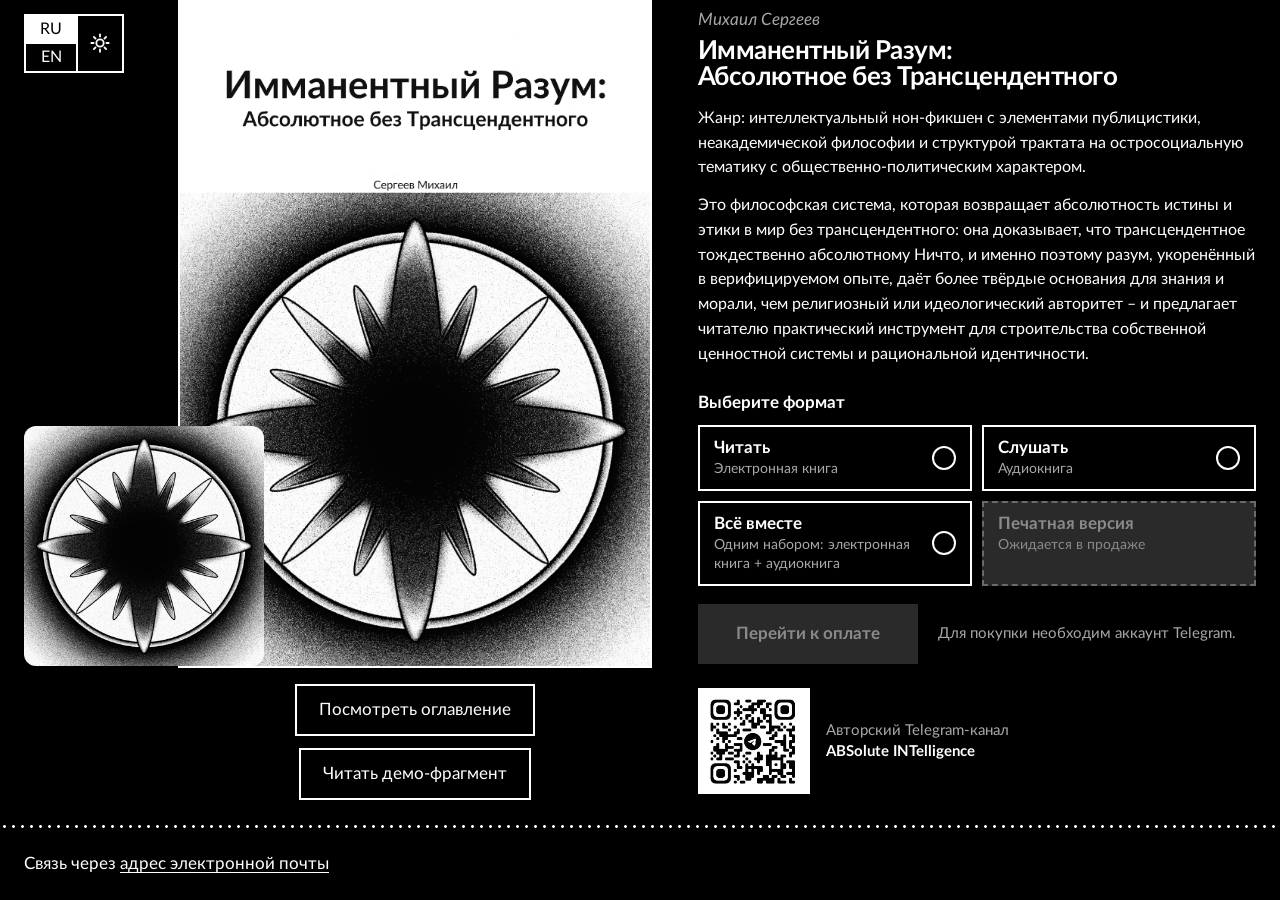
==== commit 01bd39ae: "Add files via upload" ====
--- a/index.html
+++ b/index.html
@@ -3,6 +3,7 @@
 <head>
 <meta charset="utf-8">
 <meta name="viewport" content="width=device-width, initial-scale=1">
+<script>try{if(localStorage.getItem("theme")==="light")document.documentElement.setAttribute("data-theme","light")}catch(e){}</script>
 <!-- Google Tag Manager -->
 <script>(function(w,d,s,l,i){w[l]=w[l]||[];w[l].push({'gtm.start':
 new Date().getTime(),event:'gtm.js'});var f=d.getElementsByTagName(s)[0],
@@ -36,7 +37,7 @@
 <noscript><iframe src="https://www.googletagmanager.com/ns.html?id=GTM-NVMM97PM"
 height="0" width="0" style="display:none;visibility:hidden"></iframe></noscript>
 <!-- End Google Tag Manager (noscript) -->
-<header><nav class="lang" aria-label="Language"><a href="./" hreflang="ru" lang="ru" aria-current="page">RU</a><a href="en/" hreflang="en" lang="en">EN</a></nav></header>
+<header><nav class="lang" aria-label="Language"><a href="./" hreflang="ru" lang="ru" aria-current="page">RU</a><a href="en/" hreflang="en" lang="en">EN</a></nav><button class="theme" id="theme" type="button" data-to-light="Включить светлую тему" data-to-dark="Включить тёмную тему" aria-label="Включить светлую тему" title="Включить светлую тему"><svg class="sun" viewBox="0 0 24 24" fill="none" stroke="currentColor" stroke-width="2" stroke-linecap="round" aria-hidden="true"><circle cx="12" cy="12" r="4"/><path d="M12 2.5v2.5M12 19v2.5M2.5 12H5M19 12h2.5M5.3 5.3l1.8 1.8M16.9 16.9l1.8 1.8M5.3 18.7l1.8-1.8M16.9 7.1l1.8-1.8"/></svg><svg class="moon" viewBox="0 0 24 24" fill="currentColor" aria-hidden="true"><path d="M21 12.79A9 9 0 1 1 11.21 3 7 7 0 0 0 21 12.79z"/></svg></button></header>
 <main>
 <section class="hero">
   <div class="left">
@@ -44,7 +45,10 @@
       <img id="cAudio" src="cover-audio.jpg" alt="Имманентный Разум: Абсолютное без Трансцендентного (Аудиокнига)">
       <img id="cEbook" src="cover-ebook-ru.jpg" alt="Имманентный Разум: Абсолютное без Трансцендентного (Электронная книга)" fetchpriority="high" onerror="this.onerror=null;this.src='cover-audio.jpg'">
     </div>
-    <button class="peek" id="peek" type="button" aria-haspopup="dialog">Читать демо-фрагмент</button>
+    <div class="peeks">
+      <button class="peek" type="button" data-open="toc" aria-haspopup="dialog">Посмотреть оглавление</button>
+      <button class="peek" type="button" data-open="excerpt" aria-haspopup="dialog">Читать демо-фрагмент</button>
+    </div>
   </div>
   <div class="right">
     <p class="author">Михаил Сергеев</p>
@@ -62,10 +66,11 @@
       <p class="tg">Для покупки необходим аккаунт Telegram.</p>
       <noscript><p class="tg"><a href="https://web.tribute.tg/p/HSg">Читать</a> · <a href="https://web.tribute.tg/p/HSj">Слушать</a> · <a href="https://web.tribute.tg/p/HSn">Всё вместе</a></p></noscript>
     </div>
+    <div class="channel"><img src="qr-ABSolute_INTelligence.jpg" alt="QR-код авторского Telegram-канала ABSolute INTelligence" width="112" height="107" loading="lazy"><p>Авторский Telegram-канал<br><span>ABSolute INTelligence</span></p></div>
   </div>
 </section>
 <dialog id="excerpt" aria-labelledby="exTitle">
-  <div class="dlg-head"><h2 id="exTitle">Фрагмент книги «Имманентный Разум»</h2><button class="close" id="close" type="button">Закрыть</button></div>
+  <div class="dlg-head"><h2 id="exTitle">Фрагмент книги «Имманентный Разум»</h2><button class="close" type="button">Закрыть</button></div>
   <div class="dlg-body"><p class="note">Половина вводной главы</p><div class="text">
 <h3 class="ch">0. Введение</h3>
 <p>Во введении будут рассмотрены общая методология, философские концепции с разной степенью дефектности, обоснование применения синтетического эклектизма, разбор диктаторских стимулов к воздействию на уязвимости разума, а также оправданность применения насилия в кризисном положении.</p>
@@ -130,6 +135,55 @@
 <p>Без создания мощной философской концепции последовательность, целостность и ёмкость адекватного мировоззрения всегда будут в большей или меньшей степени уступать мракобесным маргинальным аналогам. Таким образом, возникает стойкая необходимость в создании синтетической и эклектичной концепции, которая честно и последовательно давала бы исчерпывающие ответы на фундаментальные философские вопросы, при этом отважно, твёрдо и бескомпромиссно противостояла бы тем учениям, которые частично или полностью направлены против её принципов. Особенно актуальным этот запрос становится при внешнем диктующем давлении, оказываемом через мифологизированные идеологемы, опирающиеся на комплексную философскую парадигму.</p>
   </div></div>
 </dialog>
+<dialog id="toc" aria-labelledby="tocTitle">
+  <div class="dlg-head"><h2 id="tocTitle">Оглавление книги «Имманентный Разум»</h2><button class="close" type="button">Закрыть</button></div>
+  <div class="dlg-body"><div class="text">
+<h3 class="ch">СОДЕРЖАНИЕ</h3>
+<ul class="toc">
+<li class="top"><span>Аннотация</span><span>1</span></li>
+<li class="top"><span>Дисклеймер</span><span>2</span></li>
+<li class="top"><span>Предисловие</span><span>3</span></li>
+<li class="top"><span>0. Введение</span><span>16</span></li>
+<li class="sub"><span>0.1. Антагонистические позиции</span><span>18</span></li>
+<li class="sub"><span>0.2. Необходимость и особенность синтетического эклектизма</span><span>42</span></li>
+<li class="sub"><span>0.3. Ценности притеснителя или угнетателя и эксплуатация изъянов разума</span><span>47</span></li>
+<li class="sub"><span>0.4. Может ли насилие быть меньшим из зол?</span><span>53</span></li>
+<li class="top"><span>1. Бессущностное трансцендентное как абсолютное Ничто</span><span>60</span></li>
+<li class="sub"><span>1.1. Ничто в онтологии</span><span>61</span></li>
+<li class="sub"><span>1.2. Абсолютность по сути</span><span>66</span></li>
+<li class="sub"><span>1.3. Бессущностное по существу</span><span>73</span></li>
+<li class="sub"><span>1.4. Трансцендентность как таковая</span><span>77</span></li>
+<li class="top"><span>2. Онтологическая структура абсолютно истинного знания имманентной реальности мира эмпирического абсолютизма</span><span>81</span></li>
+<li class="sub"><span>2.1. Метаморфозная трансформация</span><span>83</span></li>
+<li class="sub"><span>2.2. Концептуальные уровни</span><span>89</span></li>
+<li class="sub"><span>2.3. Эмпирический абсолютизм</span><span>94</span></li>
+<li class="sub"><span>2.4. Парадокс знания</span><span>109</span></li>
+<li class="sub"><span>2.5. Абсолютная (а)моральность</span><span>122</span></li>
+<li class="sub"><span>2.6. Пространство для мыслей и творчества</span><span>131</span></li>
+<li class="sub"><span>2.7. Прерогатива и интенция разума</span><span>143</span></li>
+<li class="top"><span>3. Деградация и примитивизация рационального бытия как следствие трансцендентного на контрасте с метафизикой экзистенциализма</span><span>172</span></li>
+<li class="sub"><span>3.1. Связность теологического и магического мышления</span><span>181</span></li>
+<li class="sub"><span>3.2. Преступления теизма и противоречия религии</span><span>184</span></li>
+<li class="sub"><span>3.3. Паразитирование, примитивизация и препарирование разума</span><span>201</span></li>
+<li class="sub"><span>3.4. Духовность как оковы для способного разума и её полезность в роли костыля для немощного и дисфункционального</span><span>211</span></li>
+<li class="sub"><span>3.5. Тоталитарность и религиозность, духовность и диктатура</span><span>225</span></li>
+<li class="sub"><span>3.6. Вероучения о мистической внеземной жизни</span><span>262</span></li>
+<li class="sub"><span>3.7. Национальная философская культура</span><span>269</span></li>
+<li class="sub"><span>3.8. Экзистенциальный разум</span><span>275</span></li>
+<li class="top"><span>4. Концепция проекта по декларации морально-этического кодекса аксиологического кредо как шаг к решению проблем</span><span>295</span></li>
+<li class="sub"><span>4.1. Калибровка морального поступка и атрибуты абсолютного решения</span><span>300</span></li>
+<li class="sub"><span>4.2. Темпоральные займы и инвестиции в капитал времени</span><span>306</span></li>
+<li class="sub"><span>4.3. Утилитаризм, прагматизм и духовная добродетель в сравнении</span><span>308</span></li>
+<li class="sub"><span>4.4. Деонтология как основа нормативно-этической системы</span><span>310</span></li>
+<li class="sub"><span>4.5. Предпосылки, причины и основания манифестации воли и имплементации морального кодекса</span><span>313</span></li>
+<li class="sub"><span>4.6. Архитектура и привилегии персонального аксиологического кредо</span><span>324</span></li>
+<li class="sub"><span>4.7. Ожидаемые эффекты и подводные камни концепции</span><span>336</span></li>
+<li class="top"><span>ЗАКЛЮЧЕНИЕ</span><span>346</span></li>
+<li class="top"><span>БИБЛИОГРАФИЧЕСКИЙ СПИСОК</span><span>352</span></li>
+<li class="top"><span>ПРИЛОЖЕНИЕ</span><span>357</span></li>
+</ul>
+  </div></div>
+</dialog>
 </main>
 <div class="dots" aria-hidden="true"></div>
 <footer>Связь через <a id="mail" href="mailto:4b5olute.1n7elligence@gmail.com">адрес электронной почты</a></footer>
--- a/style.css
+++ b/style.css
@@ -3,7 +3,7 @@
 @font-face{font-family:Lato;font-style:normal;font-weight:700;font-display:swap;src:url(lato-bold.woff2) format("woff2")}
 @font-face{font-family:Lato;font-style:italic;font-weight:700;font-display:swap;src:url(lato-bold-italic.woff2) format("woff2")}
 
-:root{color-scheme:dark;--ink:#fff;--paper:#000;--mute:#a8a8a8;--grey:#2a2a2a;--font:Lato,"Helvetica Neue",Arial,sans-serif;
+:root{color-scheme:dark;--ink:#fff;--paper:#000;--mute:#a8a8a8;--grey:#2a2a2a;--soon-line:#6a6a6a;--soon-text:#8a8a8a;--checked-small:#444;--font:Lato,"Helvetica Neue",Arial,sans-serif;
 /* ===== НАСТРОЙКИ ОБЛОЖЕК ===== */
 /* Высота обложки электронной книги. Сама тянется от верхней границы страницы до кнопки «демо-фрагмент».
    Можно задать вручную, например 700px */
@@ -25,16 +25,24 @@
 --left-w:calc(var(--ebook-h)*(var(--ebook-ratio) + var(--audio-both)*(1 - var(--audio-overlap))))}
 @media (max-width:820px){:root{--ebook-h:min(calc((100vw - 48px)/.95),520px);--audio-top:0px}}
 
+/* ===== СВЕТЛАЯ (ДНЕВНАЯ) ТЕМА: негатив всех элементов, обложки не меняются ===== */
+html[data-theme=light]{color-scheme:light;--ink:#000;--paper:#fff;--mute:#555;--grey:#e4e4e4;--soon-line:#9a9a9a;--soon-text:#707070;--checked-small:#ccc}
+
 *{box-sizing:border-box}
 body{margin:0;background:var(--paper);color:var(--ink);font:1.0625rem/1.65 var(--font)}
 a{color:inherit;text-underline-offset:3px}
 .dots{height:10px;background:radial-gradient(circle,var(--ink) 1.2px,transparent 1.6px) 0 0/9px 9px}
 
-header{position:absolute;top:14px;left:24px;z-index:5}
+header{position:absolute;top:14px;left:24px;z-index:5;display:flex;align-items:stretch}
 .lang{display:flex;flex-direction:column}
 .lang a{font-size:1rem;line-height:1.4;padding:2px 0;min-width:3.4em;text-align:center;border:2px solid var(--ink);background:var(--paper);color:var(--ink);text-decoration:none}
 .lang a+a{margin-top:-2px}
 .lang a[aria-current]{background:var(--ink);color:var(--paper)}
+.theme{display:flex;align-items:center;justify-content:center;width:3rem;margin-left:-2px;padding:0;border:2px solid var(--ink);background:var(--paper);color:var(--ink);cursor:pointer}
+.theme:hover{background:var(--ink);color:var(--paper)}
+.theme svg{width:22px;height:22px}
+.theme .moon,html[data-theme=light] .theme .sun{display:none}
+html[data-theme=light] .theme .moon{display:block}
 a:focus-visible,button:focus-visible{outline:3px solid var(--ink);outline-offset:3px}
 
 main,footer{max-width:1600px;margin:0 auto;padding:0 24px}
@@ -48,7 +56,8 @@
 #covers[data-plan=read] #cAudio,#covers[data-plan=listen] #cEbook{display:none}
 #covers[data-plan=listen]{height:calc(var(--ebook-h)*var(--audio-solo));margin-top:var(--audio-top)}
 #covers[data-plan=listen] #cAudio{left:auto;right:0;bottom:auto;top:0;width:calc(var(--ebook-h)*var(--audio-solo))}
-.peek{font:inherit;background:none;color:var(--ink);border:2px solid var(--ink);padding:10px 28px;cursor:pointer;margin-right:calc(var(--ebook-h)*var(--ebook-ratio)/2);transform:translateX(50%)}
+.peek{font:inherit;background:none;color:var(--ink);border:2px solid var(--ink);padding:10px 22px;cursor:pointer}
+.peeks{display:flex;flex-wrap:wrap;justify-content:center;gap:12px;width:calc(var(--ebook-h)*var(--ebook-ratio))}
 .peek:hover{background:var(--ink);color:var(--paper)}
 
 .right{container-type:inline-size}
@@ -67,21 +76,22 @@
 .opt input:checked+span::before{content:"";position:absolute;right:20px;top:50%;width:12px;height:12px;margin-top:-6px;border-radius:50%;background:currentColor}
 .opt small{display:block;font-size:.88rem;color:var(--mute)}
 .opt input:checked+span{background:var(--ink);color:var(--paper)}
-.opt input:checked+span small{color:#444}
+.opt input:checked+span small{color:var(--checked-small)}
 .opt input:focus-visible+span{outline:3px solid var(--ink);outline-offset:3px}
-.soon span{background:var(--grey);border:2px dashed #6a6a6a;color:#8a8a8a;cursor:not-allowed}
+.soon span{background:var(--grey);border:2px dashed var(--soon-line);color:var(--soon-text);cursor:not-allowed}
 .soon span::after{display:none}
-.soon small{color:#8a8a8a}
+.soon small{color:var(--soon-text)}
 .buyrow{display:flex;align-items:center;gap:8px 20px;flex-wrap:wrap}
 .buy{display:inline-block;background:var(--ink);color:var(--paper);padding:14px 36px;text-decoration:none;font-weight:700;border:2px solid var(--ink)}
 .buy:hover{background:var(--paper);color:var(--ink)}
-.buy[aria-disabled=true]{background:var(--grey);border-color:var(--grey);color:#8a8a8a;pointer-events:none}
+.buy[aria-disabled=true]{background:var(--grey);border-color:var(--grey);color:var(--soon-text);pointer-events:none}
 .tg{margin:0;font-size:.95rem;color:var(--mute);max-width:22em}
 
 dialog{width:min(720px,calc(100% - 32px));max-height:85vh;padding:0;border:2px solid var(--ink);background:var(--paper);color:var(--ink);font:inherit}
 dialog::backdrop{background:rgba(0,0,0,.8)}
+html[data-theme=light] dialog::backdrop{background:rgba(0,0,0,.55)}
 body:has(dialog[open]){overflow:hidden}
-.dlg-head{position:sticky;top:0;display:flex;justify-content:space-between;align-items:center;gap:16px;padding:14px 24px;background:var(--paper);border-bottom:2px solid var(--ink)}
+.dlg-head{position:sticky;top:0;z-index:5;display:flex;justify-content:space-between;align-items:center;gap:16px;padding:14px 24px;background:var(--paper);border-bottom:2px solid var(--ink)}
 .dlg-head h2{font-size:1.3rem;font-weight:700;margin:0}
 .dlg-body{padding:20px 24px 28px}
 .note{color:var(--mute);font-style:italic;margin:0 0 20px}
@@ -97,6 +107,18 @@
 .text blockquote p{text-indent:0}
 .text .attr{text-indent:0;text-align:right;margin:.4em 0 1em}
 .text .num{text-indent:0;margin-left:1.5em}
+/* Оглавление: главы жирным, параграфы с красной строкой, номера страниц через точки до правого края */
+.toc{list-style:none;margin:0;padding:0}
+.toc li{overflow:hidden;margin:0 0 .3em;text-align:justify;hyphens:auto}
+.toc li.top{font-weight:700;margin-top:.7em}
+.toc li::after{float:left;width:0;white-space:nowrap;font-weight:400;content:"........................................................................................................................................................................................"}
+.toc li span:first-child{padding-right:.35em;background:var(--paper)}
+.toc li.sub span:first-child{padding-left:1.5em}
+.toc li span+span{float:right;padding-left:.35em;background:var(--paper);position:relative;z-index:1}
+.channel{display:flex;align-items:center;gap:16px;margin-top:24px;color:var(--mute);font-size:.95rem;line-height:1.4}
+.channel img{display:block;flex:none;width:112px;height:auto}
+.channel p{margin:0}
+.channel span{color:var(--ink);font-weight:700}
 
 footer{padding-top:18px;padding-bottom:22px}
-@media (max-width:820px){.hero{grid-template-columns:1fr;gap:32px;padding-top:88px;min-height:0}.left{justify-self:center}fieldset{grid-template-columns:1fr}}
+@media (max-width:820px){.hero{grid-template-columns:1fr;gap:32px;padding-top:88px;min-height:0}.left{justify-self:center}.peeks{width:100%}fieldset{grid-template-columns:1fr}}
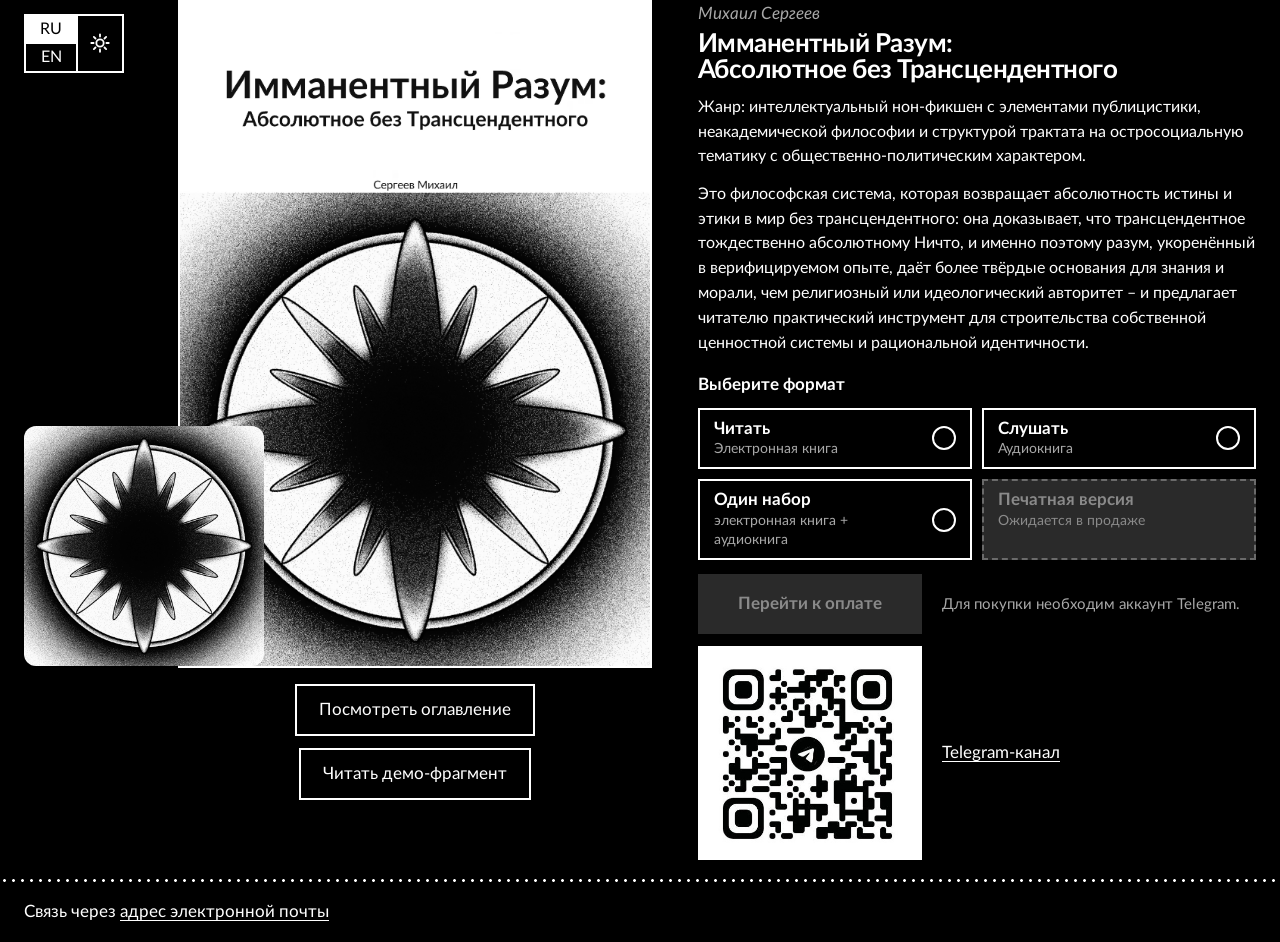
==== commit c918b471: "Add files via upload" ====
--- a/index.html
+++ b/index.html
@@ -30,7 +30,7 @@
 <link rel="apple-touch-icon" href="apple-touch-icon.png">
 <link rel="manifest" href="site.webmanifest">
 <link rel="stylesheet" href="style.css">
-<script type="application/ld+json">{"@context": "https://schema.org", "@graph": [{"@type": "WebSite", "@id": "https://4b5-1n7.github.io/book/#website", "url": "https://4b5-1n7.github.io/book/", "name": "Имманентный Разум: Абсолютное без Трансцендентного", "inLanguage": "ru"}, {"@type": "Person", "@id": "https://4b5-1n7.github.io/book/#author", "name": "Михаил Сергеев", "alternateName": "Сергеев Михаил"}, {"@type": "Book", "@id": "https://4b5-1n7.github.io/book/#book", "url": "https://4b5-1n7.github.io/book/", "name": "Имманентный Разум: Абсолютное без Трансцендентного", "author": {"@id": "https://4b5-1n7.github.io/book/#author"}, "inLanguage": "ru", "description": "«Имманентный Разум: Абсолютное без Трансцендентного» — философская система, возвращающая абсолютность истины и этики в мир без трансцендентного. Электронная книга, аудиокнига, бесплатный фрагмент.", "image": "https://4b5-1n7.github.io/book/cover-audio.jpg", "workExample": [{"@type": "Book", "bookFormat": "https://schema.org/EBook", "name": "Имманентный Разум: Абсолютное без Трансцендентного (Электронная книга)", "inLanguage": "ru", "author": {"@id": "https://4b5-1n7.github.io/book/#author"}}, {"@type": "Book", "bookFormat": "https://schema.org/AudiobookFormat", "name": "Имманентный Разум: Абсолютное без Трансцендентного (Аудиокнига)", "inLanguage": "ru", "author": {"@id": "https://4b5-1n7.github.io/book/#author"}}]}]}</script>
+<script type="application/ld+json">{"@context": "https://schema.org", "@graph": [{"@type": "WebSite", "@id": "https://4b5-1n7.github.io/book/#website", "url": "https://4b5-1n7.github.io/book/", "name": "Имманентный Разум: Абсолютное без Трансцендентного", "inLanguage": "ru"}, {"@type": "Person", "@id": "https://4b5-1n7.github.io/book/#author", "name": "Михаил Сергеев", "alternateName": "Сергеев Михаил", "sameAs": ["https://t.me/ABSolute_INTelligence"]}, {"@type": "Book", "@id": "https://4b5-1n7.github.io/book/#book", "url": "https://4b5-1n7.github.io/book/", "name": "Имманентный Разум: Абсолютное без Трансцендентного", "author": {"@id": "https://4b5-1n7.github.io/book/#author"}, "inLanguage": "ru", "description": "«Имманентный Разум: Абсолютное без Трансцендентного» — философская система, возвращающая абсолютность истины и этики в мир без трансцендентного. Электронная книга, аудиокнига, бесплатный фрагмент.", "image": "https://4b5-1n7.github.io/book/cover-audio.jpg", "workExample": [{"@type": "Book", "bookFormat": "https://schema.org/EBook", "name": "Имманентный Разум: Абсолютное без Трансцендентного (Электронная книга)", "inLanguage": "ru", "author": {"@id": "https://4b5-1n7.github.io/book/#author"}}, {"@type": "Book", "bookFormat": "https://schema.org/AudiobookFormat", "name": "Имманентный Разум: Абсолютное без Трансцендентного (Аудиокнига)", "inLanguage": "ru", "author": {"@id": "https://4b5-1n7.github.io/book/#author"}}]}]}</script>
 </head>
 <body>
 <!-- Google Tag Manager (noscript) -->
@@ -58,7 +58,7 @@
       <legend><h2>Выберите формат</h2></legend>
       <label class="opt"><input type="checkbox" id="fRead"><span><b>Читать</b><small>Электронная книга</small></span></label>
       <label class="opt"><input type="checkbox" id="fListen"><span><b>Слушать</b><small>Аудиокнига</small></span></label>
-      <label class="opt"><input type="checkbox" id="fBoth"><span><b>Всё вместе</b><small>Одним набором: электронная книга + аудиокнига</small></span></label>
+      <label class="opt"><input type="checkbox" id="fBoth"><span><b>Один набор</b><small>электронная книга + аудиокнига</small></span></label>
       <div class="opt soon" aria-disabled="true"><span><b>Печатная версия</b><small>Ожидается в продаже</small></span></div>
     </fieldset>
     <div class="buyrow">
@@ -66,7 +66,7 @@
       <p class="tg">Для покупки необходим аккаунт Telegram.</p>
       <noscript><p class="tg"><a href="https://web.tribute.tg/p/HSg">Читать</a> · <a href="https://web.tribute.tg/p/HSj">Слушать</a> · <a href="https://web.tribute.tg/p/HSn">Всё вместе</a></p></noscript>
     </div>
-    <div class="channel"><img src="qr-ABSolute_INTelligence.jpg" alt="QR-код авторского Telegram-канала ABSolute INTelligence" width="112" height="107" loading="lazy"><p>Авторский Telegram-канал<br><span>ABSolute INTelligence</span></p></div>
+    <div class="channel"><a class="qr" href="https://t.me/ABSolute_INTelligence" target="_blank" rel="noopener"><img src="qr-ABSolute_INTelligence.jpg" alt="QR-код Telegram-канала" width="224" height="213" loading="lazy"></a><a href="https://t.me/ABSolute_INTelligence" target="_blank" rel="noopener">Telegram-канал</a></div>
   </div>
 </section>
 <dialog id="excerpt" aria-labelledby="exTitle">
--- a/style.css
+++ b/style.css
@@ -3,7 +3,7 @@
 @font-face{font-family:Lato;font-style:normal;font-weight:700;font-display:swap;src:url(lato-bold.woff2) format("woff2")}
 @font-face{font-family:Lato;font-style:italic;font-weight:700;font-display:swap;src:url(lato-bold-italic.woff2) format("woff2")}
 
-:root{color-scheme:dark;--ink:#fff;--paper:#000;--mute:#a8a8a8;--grey:#2a2a2a;--soon-line:#6a6a6a;--soon-text:#8a8a8a;--checked-small:#444;--font:Lato,"Helvetica Neue",Arial,sans-serif;
+:root{color-scheme:dark;--ink:#fff;--paper:#000;--mute:#a8a8a8;--grey:#2a2a2a;--soon-line:#6a6a6a;--soon-text:#8a8a8a;--checked-small:#444;--buy-w:224px;--font:Lato,"Helvetica Neue",Arial,sans-serif;
 /* ===== НАСТРОЙКИ ОБЛОЖЕК ===== */
 /* Высота обложки электронной книги. Сама тянется от верхней границы страницы до кнопки «демо-фрагмент».
    Можно задать вручную, например 700px */
@@ -46,7 +46,7 @@
 a:focus-visible,button:focus-visible{outline:3px solid var(--ink);outline-offset:3px}
 
 main,footer{max-width:1600px;margin:0 auto;padding:0 24px}
-.hero{display:grid;grid-template-columns:var(--left-w) minmax(0,1fr);gap:48px;align-items:center;padding:0 0 22px;min-height:calc(var(--ebook-h) + var(--peek-block) + 22px)}
+.hero{display:grid;grid-template-columns:var(--left-w) minmax(0,1fr);gap:48px;align-items:center;padding:0 0 16px;min-height:calc(var(--ebook-h) + var(--peek-block) + 16px)}
 
 .left{align-self:start;display:flex;flex-direction:column;align-items:flex-end;gap:18px;width:var(--left-w);transform:translateX(var(--covers-x))}
 #covers{position:relative;width:100%;height:var(--ebook-h)}
@@ -62,16 +62,16 @@
 
 .right{container-type:inline-size}
 .author{margin:0;color:var(--mute);font-style:italic}
-h1{font-size:clamp(1.4rem,2.3vw,2.3rem);font-size:clamp(1.4rem,4.6cqw,2.3rem);line-height:1;font-weight:700;letter-spacing:-.02em;margin:.2em 0 .6em}
-.desc{margin:0 0 22px;max-width:40em;font-size:1rem;line-height:1.55}
+h1{font-size:clamp(1.4rem,2.3vw,2.3rem);font-size:clamp(1.4rem,4.6cqw,2.3rem);line-height:1;font-weight:700;letter-spacing:-.02em;margin:.15em 0 .45em}
+.desc{margin:0 0 16px;max-width:none;font-size:1rem;line-height:1.55}
 .desc p{margin:0 0 .8em}
 .desc p:last-child{margin:0}
-fieldset{border:0;margin:0 0 18px;padding:0;display:grid;grid-template-columns:1fr 1fr;gap:10px}
+fieldset{border:0;margin:0 0 14px;padding:0;display:grid;grid-template-columns:1fr 1fr;gap:10px}
 legend{padding:0;margin-bottom:8px;font-weight:700}
 legend h2{font-size:inherit;line-height:inherit;font-weight:inherit;margin:0}
 .opt{position:relative}
 .opt input{position:absolute;opacity:0;inset:0;cursor:pointer;margin:0}
-.opt span{position:relative;display:block;height:100%;padding:10px 54px 10px 14px;border:2px solid var(--ink);line-height:1.35}
+.opt span{position:relative;display:block;height:100%;padding:8px 54px 8px 14px;border:2px solid var(--ink);line-height:1.35}
 .opt span::after{content:"";position:absolute;right:14px;top:50%;width:20px;height:20px;margin-top:-12px;border:2px solid currentColor;border-radius:50%}
 .opt input:checked+span::before{content:"";position:absolute;right:20px;top:50%;width:12px;height:12px;margin-top:-6px;border-radius:50%;background:currentColor}
 .opt small{display:block;font-size:.88rem;color:var(--mute)}
@@ -82,7 +82,7 @@
 .soon span::after{display:none}
 .soon small{color:var(--soon-text)}
 .buyrow{display:flex;align-items:center;gap:8px 20px;flex-wrap:wrap}
-.buy{display:inline-block;background:var(--ink);color:var(--paper);padding:14px 36px;text-decoration:none;font-weight:700;border:2px solid var(--ink)}
+.buy{display:inline-block;width:var(--buy-w);text-align:center;background:var(--ink);color:var(--paper);padding:14px 0;text-decoration:none;font-weight:700;border:2px solid var(--ink)}
 .buy:hover{background:var(--paper);color:var(--ink)}
 .buy[aria-disabled=true]{background:var(--grey);border-color:var(--grey);color:var(--soon-text);pointer-events:none}
 .tg{margin:0;font-size:.95rem;color:var(--mute);max-width:22em}
@@ -115,10 +115,9 @@
 .toc li span:first-child{padding-right:.35em;background:var(--paper)}
 .toc li.sub span:first-child{padding-left:1.5em}
 .toc li span+span{float:right;padding-left:.35em;background:var(--paper);position:relative;z-index:1}
-.channel{display:flex;align-items:center;gap:16px;margin-top:24px;color:var(--mute);font-size:.95rem;line-height:1.4}
-.channel img{display:block;flex:none;width:112px;height:auto}
-.channel p{margin:0}
-.channel span{color:var(--ink);font-weight:700}
+.channel{display:flex;align-items:center;gap:20px;margin-top:12px}
+.channel .qr{flex:none;display:block;width:var(--buy-w)}
+.channel img{display:block;width:100%;height:auto}
 
-footer{padding-top:18px;padding-bottom:22px}
+footer{padding-top:12px;padding-bottom:16px}
 @media (max-width:820px){.hero{grid-template-columns:1fr;gap:32px;padding-top:88px;min-height:0}.left{justify-self:center}.peeks{width:100%}fieldset{grid-template-columns:1fr}}
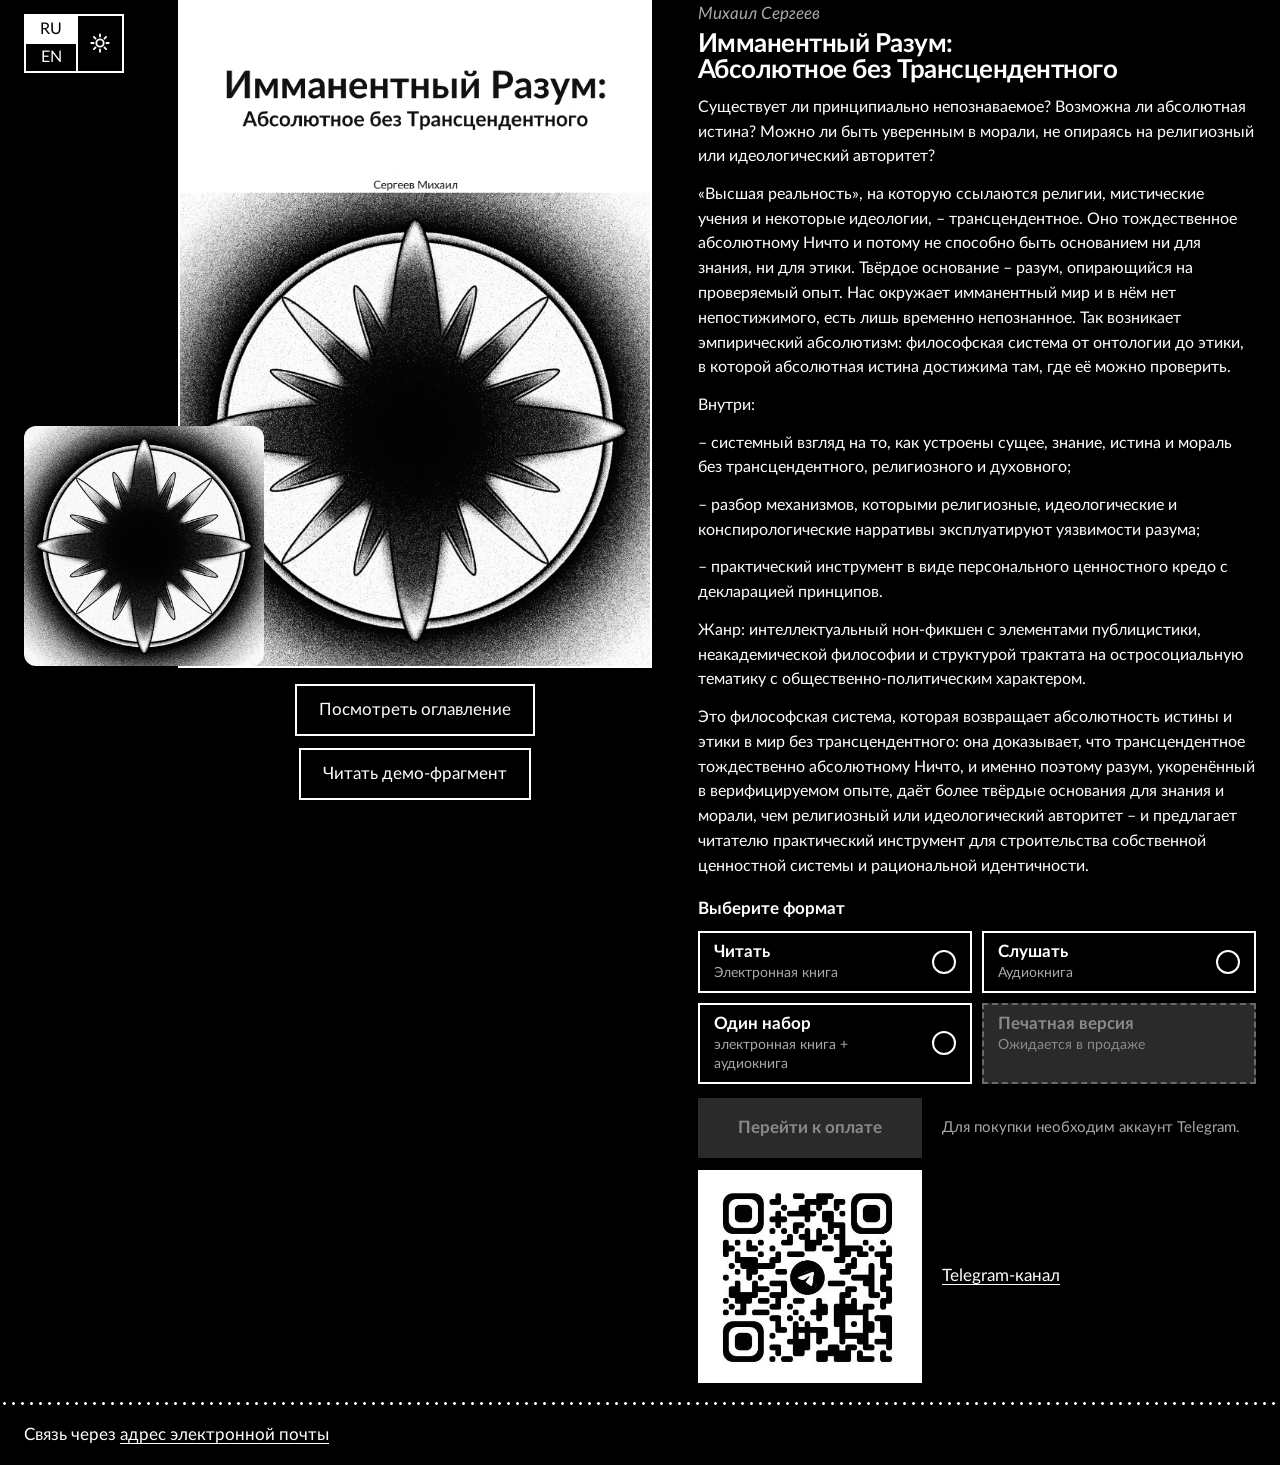
==== commit c760cff8: "Update index.html" ====
--- a/index.html
+++ b/index.html
@@ -53,7 +53,7 @@
   <div class="right">
     <p class="author">Михаил Сергеев</p>
     <h1>Имманентный Разум:<br>Абсолютное без Трансцендентного</h1>
-    <div class="desc"><p>Жанр: интеллектуальный нон-фикшен с элементами публицистики, неакадемической философии и структурой трактата на остросоциальную тематику с общественно-политическим характером.</p><p>Это философская система, которая возвращает абсолютность истины и этики в мир без трансцендентного: она доказывает, что трансцендентное тождественно абсолютному Ничто, и именно поэтому разум, укоренённый в верифицируемом опыте, даёт более твёрдые основания для знания и морали, чем религиозный или идеологический авторитет – и предлагает читателю практический инструмент для строительства собственной ценностной системы и рациональной идентичности.</p></div>
+    <div class="desc"><p>Существует ли принципиально непознаваемое? Возможна ли абсолютная истина? Можно ли быть уверенным в морали, не опираясь на религиозный или идеологический авторитет?</p><p>«Высшая реальность», на которую ссылаются религии, мистические учения и некоторые идеологии, – трансцендентное. Оно тождественное абсолютному Ничто и потому не способно быть основанием ни для знания, ни для этики. Твёрдое основание – разум, опирающийся на проверяемый опыт. Нас окружает имманентный мир и в нём нет непостижимого, есть лишь временно непознанное. Так возникает эмпирический абсолютизм: философская система от онтологии до этики, в которой абсолютная истина достижима там, где её можно проверить.</p><p>Внутри:</p><p>– системный взгляд на то, как устроены сущее, знание, истина и мораль без трансцендентного, религиозного и духовного;</p><p>– разбор механизмов, которыми религиозные, идеологические и конспирологические нарративы эксплуатируют уязвимости разума;</p><p>– практический инструмент в виде персонального ценностного кредо с декларацией принципов.</p><p>Жанр: интеллектуальный нон-фикшен с элементами публицистики, неакадемической философии и структурой трактата на остросоциальную тематику с общественно-политическим характером.</p><p>Это философская система, которая возвращает абсолютность истины и этики в мир без трансцендентного: она доказывает, что трансцендентное тождественно абсолютному Ничто, и именно поэтому разум, укоренённый в верифицируемом опыте, даёт более твёрдые основания для знания и морали, чем религиозный или идеологический авторитет – и предлагает читателю практический инструмент для строительства собственной ценностной системы и рациональной идентичности.</p></div>
     <fieldset>
       <legend><h2>Выберите формат</h2></legend>
       <label class="opt"><input type="checkbox" id="fRead"><span><b>Читать</b><small>Электронная книга</small></span></label>
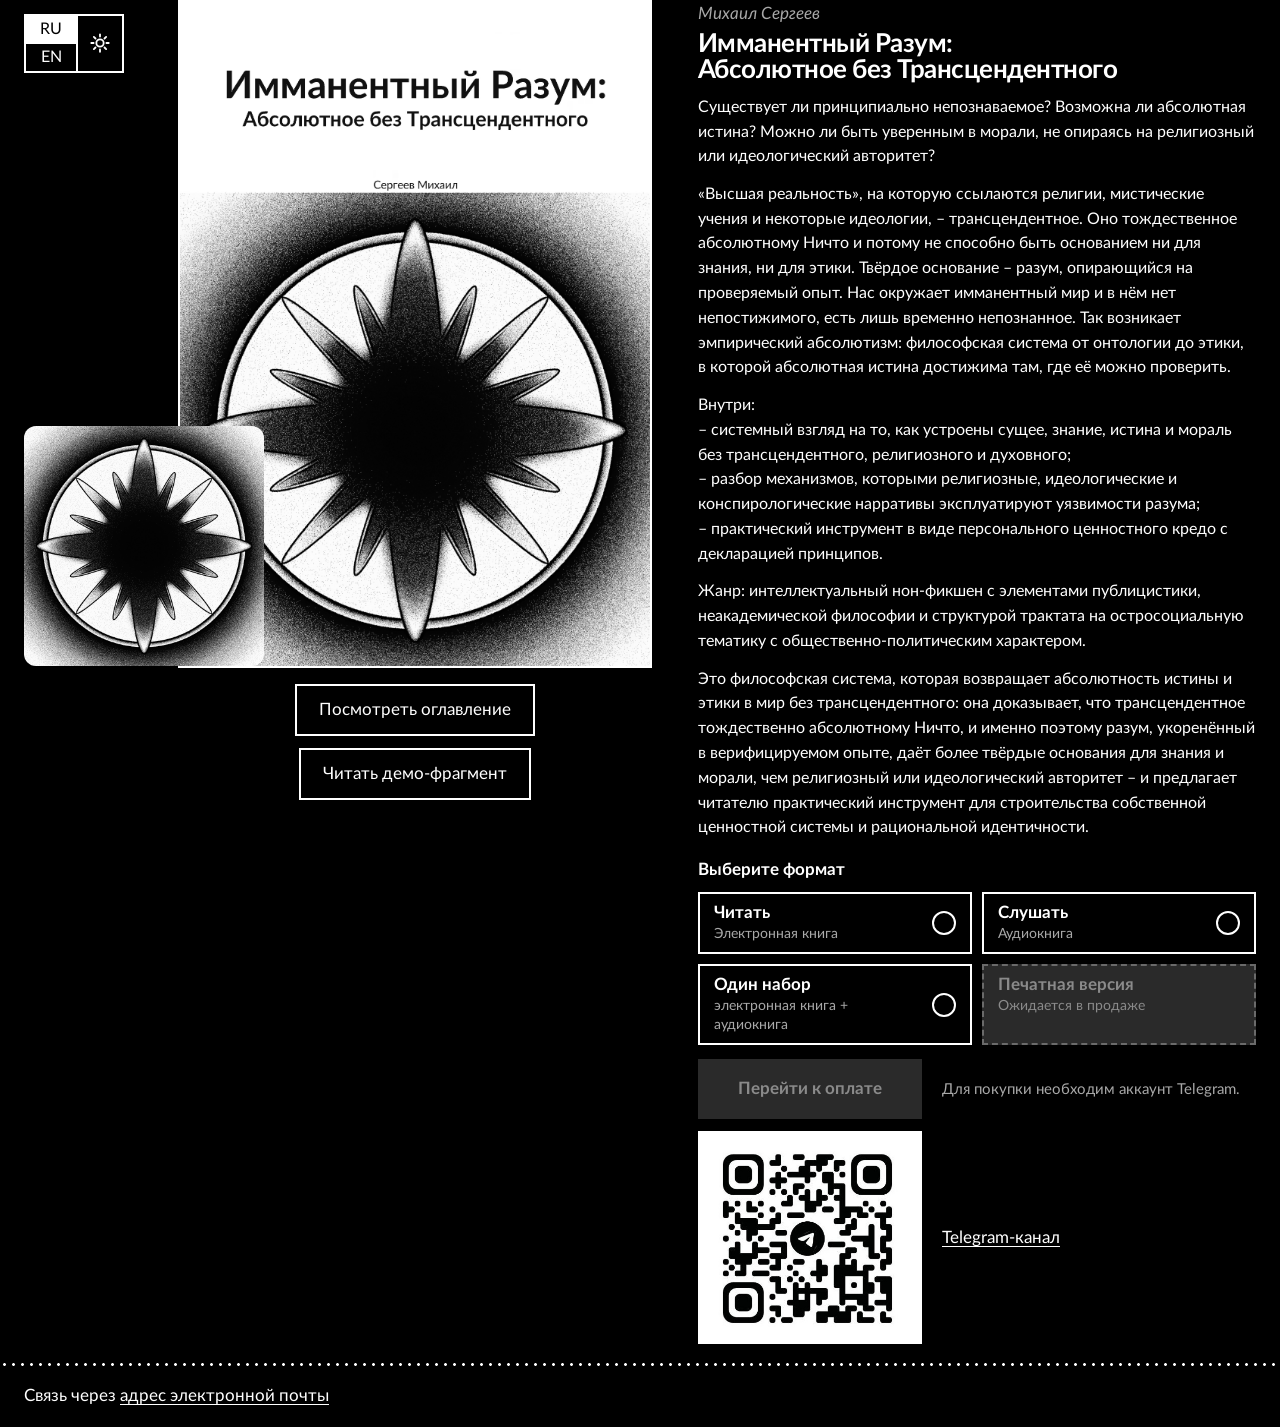
==== commit 9476bdae: "Update index.html" ====
--- a/index.html
+++ b/index.html
@@ -53,7 +53,7 @@
   <div class="right">
     <p class="author">Михаил Сергеев</p>
     <h1>Имманентный Разум:<br>Абсолютное без Трансцендентного</h1>
-    <div class="desc"><p>Существует ли принципиально непознаваемое? Возможна ли абсолютная истина? Можно ли быть уверенным в морали, не опираясь на религиозный или идеологический авторитет?</p><p>«Высшая реальность», на которую ссылаются религии, мистические учения и некоторые идеологии, – трансцендентное. Оно тождественное абсолютному Ничто и потому не способно быть основанием ни для знания, ни для этики. Твёрдое основание – разум, опирающийся на проверяемый опыт. Нас окружает имманентный мир и в нём нет непостижимого, есть лишь временно непознанное. Так возникает эмпирический абсолютизм: философская система от онтологии до этики, в которой абсолютная истина достижима там, где её можно проверить.</p><p>Внутри:</p><p>– системный взгляд на то, как устроены сущее, знание, истина и мораль без трансцендентного, религиозного и духовного;</p><p>– разбор механизмов, которыми религиозные, идеологические и конспирологические нарративы эксплуатируют уязвимости разума;</p><p>– практический инструмент в виде персонального ценностного кредо с декларацией принципов.</p><p>Жанр: интеллектуальный нон-фикшен с элементами публицистики, неакадемической философии и структурой трактата на остросоциальную тематику с общественно-политическим характером.</p><p>Это философская система, которая возвращает абсолютность истины и этики в мир без трансцендентного: она доказывает, что трансцендентное тождественно абсолютному Ничто, и именно поэтому разум, укоренённый в верифицируемом опыте, даёт более твёрдые основания для знания и морали, чем религиозный или идеологический авторитет – и предлагает читателю практический инструмент для строительства собственной ценностной системы и рациональной идентичности.</p></div>
+    <div class="desc"><p>Существует ли принципиально непознаваемое? Возможна ли абсолютная истина? Можно ли быть уверенным в морали, не опираясь на религиозный или идеологический авторитет?</p><p>«Высшая реальность», на которую ссылаются религии, мистические учения и некоторые идеологии, – трансцендентное. Оно тождественное абсолютному Ничто и потому не способно быть основанием ни для знания, ни для этики. Твёрдое основание – разум, опирающийся на проверяемый опыт. Нас окружает имманентный мир и в нём нет непостижимого, есть лишь временно непознанное. Так возникает эмпирический абсолютизм: философская система от онтологии до этики, в которой абсолютная истина достижима там, где её можно проверить.</p><p>Внутри:<br>– системный взгляд на то, как устроены сущее, знание, истина и мораль без трансцендентного, религиозного и духовного;<br>– разбор механизмов, которыми религиозные, идеологические и конспирологические нарративы эксплуатируют уязвимости разума;<br>– практический инструмент в виде персонального ценностного кредо с декларацией принципов.</p><p>Жанр: интеллектуальный нон-фикшен с элементами публицистики, неакадемической философии и структурой трактата на остросоциальную тематику с общественно-политическим характером.</p><p>Это философская система, которая возвращает абсолютность истины и этики в мир без трансцендентного: она доказывает, что трансцендентное тождественно абсолютному Ничто, и именно поэтому разум, укоренённый в верифицируемом опыте, даёт более твёрдые основания для знания и морали, чем религиозный или идеологический авторитет – и предлагает читателю практический инструмент для строительства собственной ценностной системы и рациональной идентичности.</p></div>
     <fieldset>
       <legend><h2>Выберите формат</h2></legend>
       <label class="opt"><input type="checkbox" id="fRead"><span><b>Читать</b><small>Электронная книга</small></span></label>
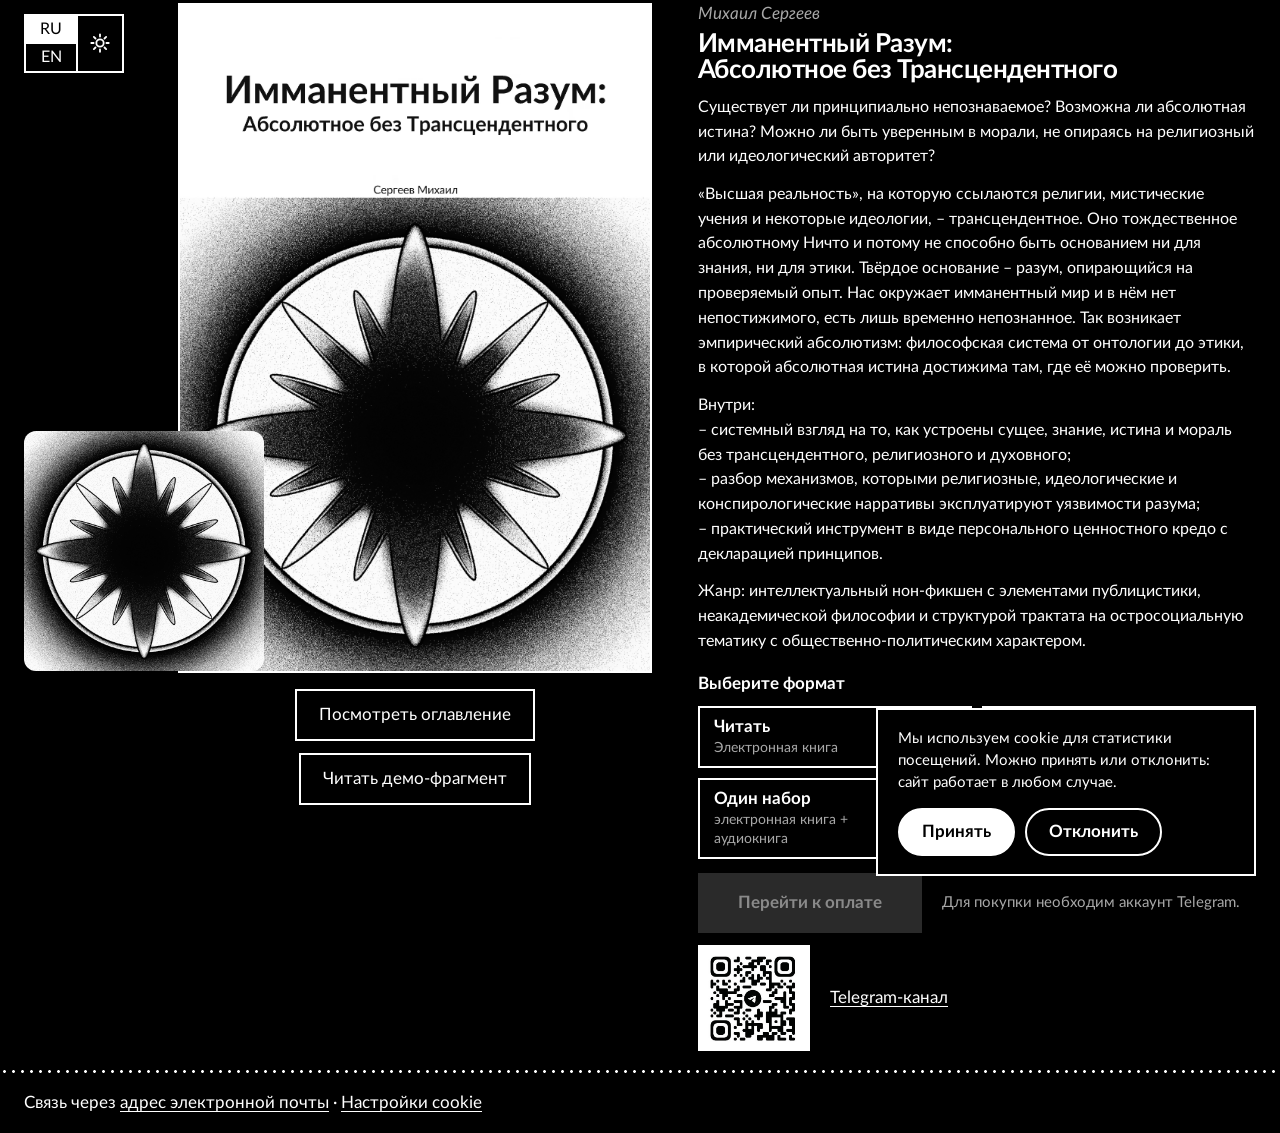
==== commit f9442645: "Add files via upload" ====
--- a/index.html
+++ b/index.html
@@ -4,6 +4,7 @@
 <meta charset="utf-8">
 <meta name="viewport" content="width=device-width, initial-scale=1">
 <script>try{if(localStorage.getItem("theme")==="light")document.documentElement.setAttribute("data-theme","light")}catch(e){}</script>
+<script>window.dataLayer=window.dataLayer||[];function gtag(){dataLayer.push(arguments)}gtag("consent","default",{ad_storage:"denied",ad_user_data:"denied",ad_personalization:"denied",analytics_storage:"denied",wait_for_update:500});try{if(localStorage.getItem("cookie-consent")==="granted")gtag("consent","update",{analytics_storage:"granted"})}catch(e){}</script>
 <!-- Google Tag Manager -->
 <script>(function(w,d,s,l,i){w[l]=w[l]||[];w[l].push({'gtm.start':
 new Date().getTime(),event:'gtm.js'});var f=d.getElementsByTagName(s)[0],
@@ -24,6 +25,20 @@
 <!-- Яндекс Вебмастер: раскомментируйте и вставьте свой код:
 <meta name="yandex-verification" content="КОД_ЯНДЕКС">
 -->
+<meta property="og:type" content="website">
+<meta property="og:title" content="Имманентный Разум: Абсолютное без Трансцендентного — книга и аудиокнига">
+<meta property="og:description" content="«Имманентный Разум: Абсолютное без Трансцендентного» — философская система, возвращающая абсолютность истины и этики в мир без трансцендентного. Электронная книга, аудиокнига, бесплатный фрагмент.">
+<meta property="og:url" content="https://4b5-1n7.github.io/book/">
+<meta property="og:image" content="https://4b5-1n7.github.io/book/og-ru.jpg">
+<meta property="og:image:width" content="1200">
+<meta property="og:image:height" content="630">
+<meta property="og:image:alt" content="Обложка книги «Имманентный Разум: Абсолютное без Трансцендентного»">
+<meta property="og:locale" content="ru_RU">
+<meta property="og:locale:alternate" content="en_US">
+<meta name="twitter:card" content="summary_large_image">
+<meta name="twitter:title" content="Имманентный Разум: Абсолютное без Трансцендентного — книга и аудиокнига">
+<meta name="twitter:description" content="«Имманентный Разум: Абсолютное без Трансцендентного» — философская система, возвращающая абсолютность истины и этики в мир без трансцендентного. Электронная книга, аудиокнига, бесплатный фрагмент.">
+<meta name="twitter:image" content="https://4b5-1n7.github.io/book/og-ru.jpg">
 <link rel="icon" href="favicon.ico" sizes="any">
 <link rel="icon" type="image/png" sizes="32x32" href="favicon-32.png">
 <link rel="icon" type="image/png" sizes="192x192" href="favicon-192.png">
@@ -53,7 +68,7 @@
   <div class="right">
     <p class="author">Михаил Сергеев</p>
     <h1>Имманентный Разум:<br>Абсолютное без Трансцендентного</h1>
-    <div class="desc"><p>Существует ли принципиально непознаваемое? Возможна ли абсолютная истина? Можно ли быть уверенным в морали, не опираясь на религиозный или идеологический авторитет?</p><p>«Высшая реальность», на которую ссылаются религии, мистические учения и некоторые идеологии, – трансцендентное. Оно тождественное абсолютному Ничто и потому не способно быть основанием ни для знания, ни для этики. Твёрдое основание – разум, опирающийся на проверяемый опыт. Нас окружает имманентный мир и в нём нет непостижимого, есть лишь временно непознанное. Так возникает эмпирический абсолютизм: философская система от онтологии до этики, в которой абсолютная истина достижима там, где её можно проверить.</p><p>Внутри:<br>– системный взгляд на то, как устроены сущее, знание, истина и мораль без трансцендентного, религиозного и духовного;<br>– разбор механизмов, которыми религиозные, идеологические и конспирологические нарративы эксплуатируют уязвимости разума;<br>– практический инструмент в виде персонального ценностного кредо с декларацией принципов.</p><p>Жанр: интеллектуальный нон-фикшен с элементами публицистики, неакадемической философии и структурой трактата на остросоциальную тематику с общественно-политическим характером.</p><p>Это философская система, которая возвращает абсолютность истины и этики в мир без трансцендентного: она доказывает, что трансцендентное тождественно абсолютному Ничто, и именно поэтому разум, укоренённый в верифицируемом опыте, даёт более твёрдые основания для знания и морали, чем религиозный или идеологический авторитет – и предлагает читателю практический инструмент для строительства собственной ценностной системы и рациональной идентичности.</p></div>
+    <div class="desc"><p>Существует ли принципиально непознаваемое? Возможна ли абсолютная истина? Можно ли быть уверенным в морали, не опираясь на религиозный или идеологический авторитет?</p><p>«Высшая реальность», на которую ссылаются религии, мистические учения и некоторые идеологии, – трансцендентное. Оно тождественное абсолютному Ничто и потому не способно быть основанием ни для знания, ни для этики. Твёрдое основание – разум, опирающийся на проверяемый опыт. Нас окружает имманентный мир и в нём нет непостижимого, есть лишь временно непознанное. Так возникает эмпирический абсолютизм: философская система от онтологии до этики, в которой абсолютная истина достижима там, где её можно проверить.</p><p>Внутри:<br>– системный взгляд на то, как устроены сущее, знание, истина и мораль без трансцендентного, религиозного и духовного;<br>– разбор механизмов, которыми религиозные, идеологические и конспирологические нарративы эксплуатируют уязвимости разума;<br>– практический инструмент в виде персонального ценностного кредо с декларацией принципов.</p><p>Жанр: интеллектуальный нон-фикшен с элементами публицистики, неакадемической философии и структурой трактата на остросоциальную тематику с общественно-политическим характером.</p></div>
     <fieldset>
       <legend><h2>Выберите формат</h2></legend>
       <label class="opt"><input type="checkbox" id="fRead"><span><b>Читать</b><small>Электронная книга</small></span></label>
@@ -186,7 +201,11 @@
 </dialog>
 </main>
 <div class="dots" aria-hidden="true"></div>
-<footer>Связь через <a id="mail" href="mailto:4b5olute.1n7elligence@gmail.com">адрес электронной почты</a></footer>
+<footer>Связь через <a id="mail" href="mailto:4b5olute.1n7elligence@gmail.com">адрес электронной почты</a> · <button type="button" class="cookie-link" id="cookieOpen">Настройки cookie</button></footer>
+<div class="consent" id="consent" role="dialog" aria-live="polite" aria-label="Согласие на cookie" hidden>
+  <p>Мы используем cookie для статистики посещений. Можно принять или отклонить: сайт работает в любом случае.</p>
+  <div class="btns"><button type="button" class="yes" id="consentYes">Принять</button><button type="button" class="no" id="consentNo">Отклонить</button></div>
+</div>
 <script src="script.js" defer></script>
 </body>
 </html>
--- a/style.css
+++ b/style.css
@@ -3,12 +3,14 @@
 @font-face{font-family:Lato;font-style:normal;font-weight:700;font-display:swap;src:url(lato-bold.woff2) format("woff2")}
 @font-face{font-family:Lato;font-style:italic;font-weight:700;font-display:swap;src:url(lato-bold-italic.woff2) format("woff2")}
 
-:root{color-scheme:dark;--ink:#fff;--paper:#000;--mute:#a8a8a8;--grey:#2a2a2a;--soon-line:#6a6a6a;--soon-text:#8a8a8a;--checked-small:#444;--buy-w:224px;--font:Lato,"Helvetica Neue",Arial,sans-serif;
+:root{color-scheme:dark;--ink:#fff;--paper:#000;--mute:#a8a8a8;--grey:#2a2a2a;--soon-line:#6a6a6a;--soon-text:#8a8a8a;--checked-small:#444;--buy-w:224px;--qr-scale:2;--font:Lato,"Helvetica Neue",Arial,sans-serif;
 /* ===== НАСТРОЙКИ ОБЛОЖЕК ===== */
 /* Высота обложки электронной книги. Сама тянется от верхней границы страницы до кнопки «демо-фрагмент».
    Можно задать вручную, например 700px */
---ebook-h:min(calc(100svh - 170px),52vw);
+--ebook-h:min(calc(100svh - 170px - var(--cover-top)),52vw);
 /* Обложка аудиокниги в наборе: доля от высоты обложки электронной книги (0.36 = 36%) */
+/* Отступ обложки электронной книги от верхнего края страницы */
+--cover-top:5px;
 --audio-both:.36;
 /* Обложка аудиокниги, когда выбрана только она (доля от высоты обложки электронной книги) */
 --audio-solo:.72;
@@ -23,7 +25,7 @@
 /* Пропорции обложки электронной книги (ширина / высота): 0.7072 для листа А-формата, 0.6667 для 2:3 */
 --ebook-ratio:.7072;
 --left-w:calc(var(--ebook-h)*(var(--ebook-ratio) + var(--audio-both)*(1 - var(--audio-overlap))))}
-@media (max-width:820px){:root{--ebook-h:min(calc((100vw - 48px)/.95),520px);--audio-top:0px}}
+@media (max-width:820px){:root{--ebook-h:min(calc((100vw - 48px)/.95),520px);--audio-top:0px;--cover-top:0px}}
 
 /* ===== СВЕТЛАЯ (ДНЕВНАЯ) ТЕМА: негатив всех элементов, обложки не меняются ===== */
 html[data-theme=light]{color-scheme:light;--ink:#000;--paper:#fff;--mute:#555;--grey:#e4e4e4;--soon-line:#9a9a9a;--soon-text:#707070;--checked-small:#ccc}
@@ -46,15 +48,15 @@
 a:focus-visible,button:focus-visible{outline:3px solid var(--ink);outline-offset:3px}
 
 main,footer{max-width:1600px;margin:0 auto;padding:0 24px}
-.hero{display:grid;grid-template-columns:var(--left-w) minmax(0,1fr);gap:48px;align-items:center;padding:0 0 16px;min-height:calc(var(--ebook-h) + var(--peek-block) + 16px)}
+.hero{display:grid;grid-template-columns:var(--left-w) minmax(0,1fr);gap:48px;align-items:center;padding:0 0 16px;min-height:calc(var(--ebook-h) + var(--peek-block) + var(--cover-top) + 16px)}
 
-.left{align-self:start;display:flex;flex-direction:column;align-items:flex-end;gap:18px;width:var(--left-w);transform:translateX(var(--covers-x))}
+.left{align-self:start;padding-top:var(--cover-top);display:flex;flex-direction:column;align-items:flex-end;gap:18px;width:var(--left-w);transform:translateX(var(--covers-x))}
 #covers{position:relative;width:100%;height:var(--ebook-h)}
 #covers img{position:absolute;display:block}
 #cEbook{right:0;top:0;height:100%;width:calc(var(--ebook-h)*var(--ebook-ratio));object-fit:cover;box-shadow:0 0 0 2px var(--ink)}
 #cAudio{left:0;bottom:0;z-index:1;width:calc(var(--ebook-h)*var(--audio-both));height:auto;border-radius:5%}
 #covers[data-plan=read] #cAudio,#covers[data-plan=listen] #cEbook{display:none}
-#covers[data-plan=listen]{height:calc(var(--ebook-h)*var(--audio-solo));margin-top:var(--audio-top)}
+#covers[data-plan=listen]{height:calc(var(--ebook-h)*var(--audio-solo));margin-top:calc(var(--audio-top) - var(--cover-top))}
 #covers[data-plan=listen] #cAudio{left:auto;right:0;bottom:auto;top:0;width:calc(var(--ebook-h)*var(--audio-solo))}
 .peek{font:inherit;background:none;color:var(--ink);border:2px solid var(--ink);padding:10px 22px;cursor:pointer}
 .peeks{display:flex;flex-wrap:wrap;justify-content:center;gap:12px;width:calc(var(--ebook-h)*var(--ebook-ratio))}
@@ -115,9 +117,23 @@
 .toc li span:first-child{padding-right:.35em;background:var(--paper)}
 .toc li.sub span:first-child{padding-left:1.5em}
 .toc li span+span{float:right;padding-left:.35em;background:var(--paper);position:relative;z-index:1}
-.channel{display:flex;align-items:center;gap:20px;margin-top:12px}
-.channel .qr{flex:none;display:block;width:var(--buy-w)}
-.channel img{display:block;width:100%;height:auto}
+/* QR-код: по умолчанию вдвое меньше кнопки оплаты, при наведении «разъезжается» вверх и вправо до её ширины (--qr-scale задаёт кратность) */
+.channel{display:flex;align-items:flex-start;gap:20px;margin-top:12px}
+.channel .qr{position:relative;z-index:3;flex:none;display:block;width:calc(var(--buy-w)/var(--qr-scale));aspect-ratio:439/418}
+.channel img{position:absolute;left:0;top:0;display:block;width:100%;height:auto;transform-origin:0 100%;transition:transform .25s ease}
+.channel .qr:hover img,.channel .qr:focus-visible img{transform:scale(var(--qr-scale))}
+.channel>a:not(.qr){align-self:center}
+@media (prefers-reduced-motion:reduce){.channel img{transition:none}}
+/* Согласие на cookie: квадратное окно, круглые кнопки */
+.consent{position:fixed;right:24px;bottom:24px;z-index:60;width:min(380px,calc(100vw - 48px));padding:18px 20px;background:var(--paper);color:var(--ink);border:2px solid var(--ink)}
+.consent[hidden]{display:none}
+.consent p{margin:0 0 14px;font-size:.95rem;line-height:1.45}
+.consent .btns{display:flex;flex-wrap:wrap;gap:10px}
+.consent button{font:inherit;font-weight:700;padding:8px 22px;border:2px solid var(--ink);border-radius:999px;background:var(--paper);color:var(--ink);cursor:pointer}
+.consent .yes{background:var(--ink);color:var(--paper)}
+.consent button:hover{background:var(--ink);color:var(--paper)}
+.consent .yes:hover{background:var(--paper);color:var(--ink)}
+.cookie-link{font:inherit;color:inherit;background:none;border:0;padding:0;text-decoration:underline;text-underline-offset:3px;cursor:pointer}
 
 footer{padding-top:12px;padding-bottom:16px}
 @media (max-width:820px){.hero{grid-template-columns:1fr;gap:32px;padding-top:88px;min-height:0}.left{justify-self:center}.peeks{width:100%}fieldset{grid-template-columns:1fr}}
